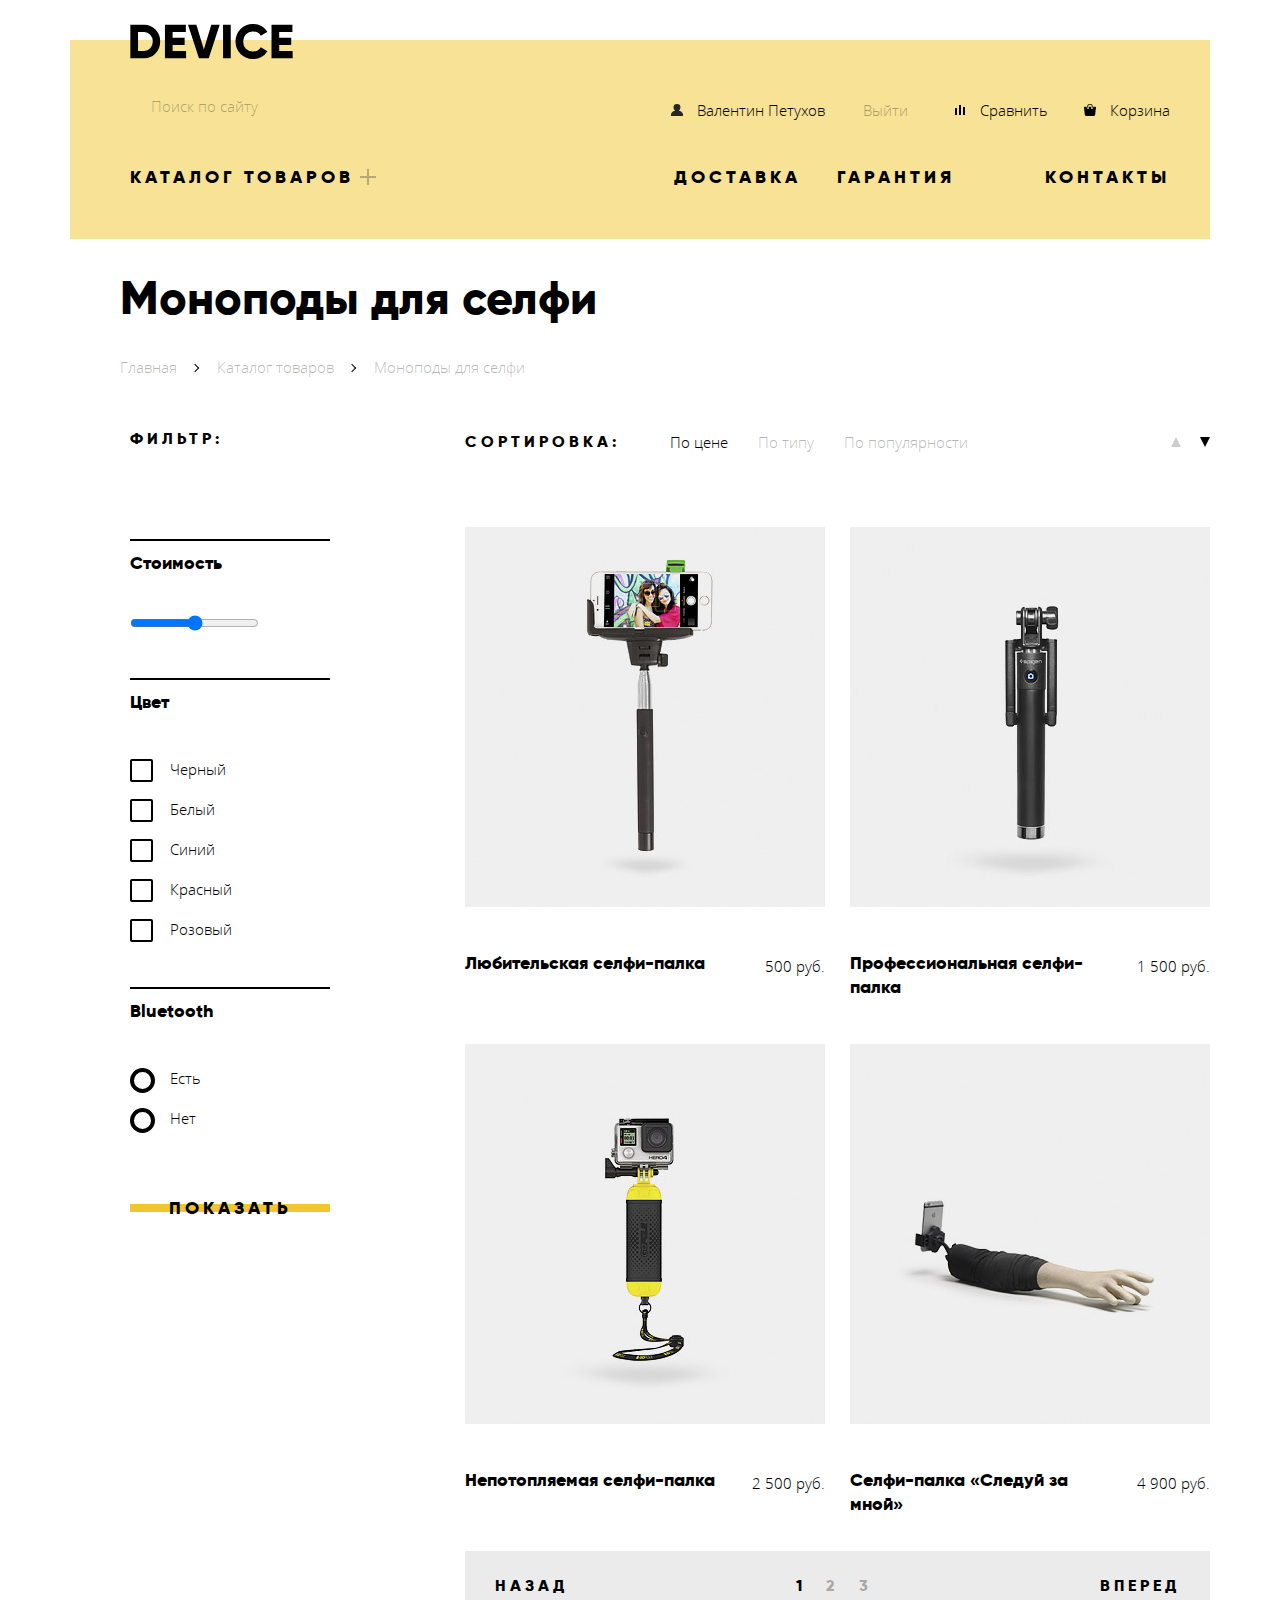
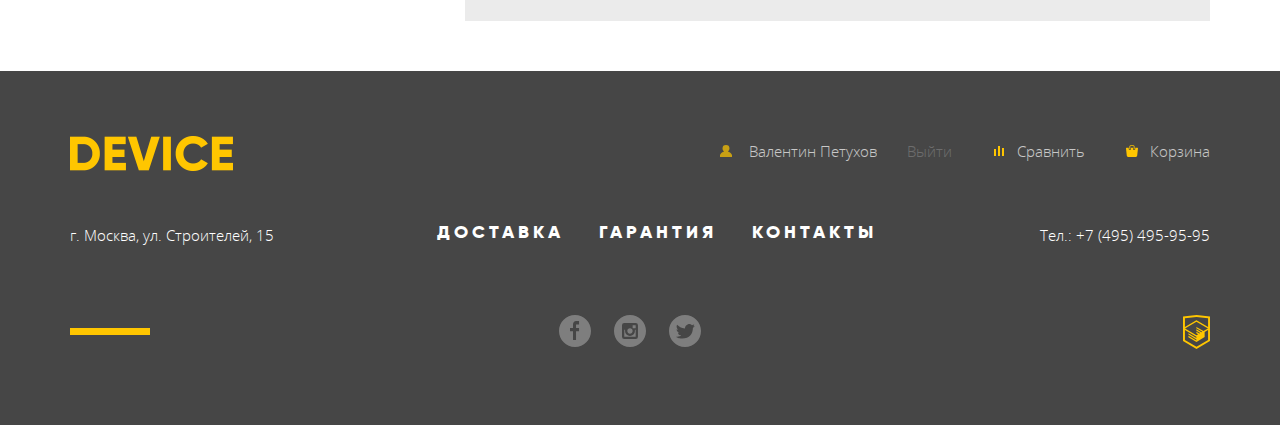
==== catalog.html @ 877c2abd "added input styles" ====
<!DOCTYPE html>
<html lang="en">
<head>
    <meta charset="UTF-8">
    <title>Девайс. Каталог товаров</title>
    <link rel="stylesheet" href="css/normalize.css">
    <link rel="stylesheet" href="css/style.css">
</head>
<body>
<header class="main-header">
    <a class="main-header-logo" href="index.html">
        <img src="img/logo-device.svg" width="163" height="35" alt="Логотип интернет-магазина гаджетов Девайс">
    </a>
    <div class="main-header-wrapper inner-header-wrapper">
        <div class="user-navigation-wrapper">
            <p class="main-header-search">
                <label class="visually-hidden" for="search">Поиск по сайту</label>
                <input type="search" class="search-input" name="search" placeholder="Поиск по сайту" id="search">
                <button class="search-button" type="button">Найти</button>
            </p>
            <div class="user-navigation-container">
                <ul class="user-navigation">
                    <li class="user-navigation-item">
                        <a class="user-navigation-link" href="#">Валентин Петухов</a>
                    </li>
                    <li class="user-navigation-item">
                        <a class="user-navigation-link" href="#">Выйти</a>
                    </li>
                </ul>
                <ul class="purchase-options">
                    <li class="purchase-options-item">
                        <a class="purchase-options-link" href="#">Сравнить</a>
                    </li>
                    <li class="purchase-options-item">
                        <a class="purchase-options-link" href="#">Корзина</a>
                    </li>
                </ul>
            </div>
        </div>
        <nav class="site-navigation">
            <ul class="navigation-list">
                <li class="navigation-item">
                    <a class="navigation-link" href="catalog.html">
                        Каталог товаров
                    </a>
                    <ul class="dropdown-list">
                        <li class="dropdown-item">
                            <ul class="dropdown-column">
                                <li class="dropdown-column-item">
                                    <a class="dropdown-link" href="#">Виртуальная реальность</a>
                                </li>
                                <li class="dropdown-column-item">
                                    <a class="dropdown-link" href="#">Моноподы для селфи</a>
                                </li>
                                <li class="dropdown-column-item">
                                    <a class="dropdown-link" href="#">Экшн-камеры</a>
                                </li>
                            </ul>
                        </li>
                        <li class="dropdown-item">
                            <ul class="dropdown-column">
                                <li class="dropdown-column-item">
                                    <a class="dropdown-link" href="#">Фитнес-браслеты</a>
                                </li>
                                <li class="dropdown-column-item">
                                    <a class="dropdown-link" href="#">Умные часы</a>
                                </li>
                            </ul>
                        </li>
                        <li class="dropdown-item">
                            <ul class="dropdown-column">
                                <li class="dropdown-column-item">
                                    <a class="dropdown-link" href="#">Квадрокоптеры</a>
                                </li>
                            </ul>
                        </li>
                    </ul>
                </li>
                <li class="navigation-item">
                    <a class="navigation-link" href="#">Доставка</a>
                </li>
                <li class="navigation-item">
                    <a class="navigation-link" href="#">Гарантия</a>
                </li>
                <li class="navigation-item">
                    <a class="navigation-link" href="#">Контакты</a>
                </li>
            </ul>
        </nav>
    </div>
</header>
  <main>
      <div class="page-navigation-wrapper container">
      <h1 class="page-title">Моноподы для селфи</h1>
      <ul class="breadcrumbs">
          <li class="breadcrumbs-item"><a class="breadcrumbs-link" href="index.html">Главная</a></li>
          <li class="breadcrumbs-item"><a class="breadcrumbs-link" href="catalog.html">Каталог товаров</a></li>
          <li class="breadcrumbs-item breadcrumbs-current">Моноподы для селфи</li>
      </ul>
      </div>
      <div class="inner-container container">
      <section class="filter">
          <form id="filter" action="https://echo.htmlacademy.ru" method="post" name="filter">
              <h2 class="filter-title">Фильтр:</h2>
              <h3 class="filter-item-title">Стоимость</h3>
                <p class="filter-item-price">
                    <input type="range" name="price" min="0" max="10000" step="100" id="price" form="filter">
                    <label class="visually-hidden" for="price">Фильтр по цене</label>
                </p>
              <h3 class="filter-item-title">Цвет</h3>
                <ul class="filter-color-list">
                    <li class="filter-color-item">
                        <input type="checkbox" name="colorBlack" form="filter" id="colorBlack" class="filter-checkbox visually-hidden">
                        <label for="colorBlack">
                            <span class="custom-checkbox"></span>
                        Черный
                        </label>
                    </li>
                    <li class="filter-color-item">
                        <input type="checkbox" name="colorWhite" form="filter" id="colorWhite" class="filter-checkbox visually-hidden">
                        <label for="colorWhite">
                            <span class="custom-checkbox"></span>
                        Белый
                        </label>
                    </li>
                    <li class="filter-color-item">
                        <input type="checkbox" name="colorBlue" form="filter" id="colorBlue" class="filter-checkbox visually-hidden">
                        <label for="colorBlue">
                            <span class="custom-checkbox"></span>
                        Синий
                        </label>
                    </li>
                    <li class="filter-color-item">
                        <input type="checkbox" name="colorRed" form="filter" id="colorRed" class="filter-checkbox visually-hidden">
                        <label for="colorRed">
                            <span class="custom-checkbox"></span>
                        Красный
                        </label>
                    </li>
                    <li class="filter-color-item">
                        <input type="checkbox" name="colorPink" form="filter" id="colorPink" class="filter-checkbox visually-hidden">
                        <label for="colorPink">
                            <span class="custom-checkbox"></span>
                        Розовый
                        </label>
                    </li>
                </ul>
              <h3 class="filter-item-title">Bluetooth</h3>
                <ul class="filter-bluetooth-list">
                    <li class="filter-bluetooth-item">
                        <input type="radio" name="bluetooth" form="filter" id="bluetooth-true" class="filter-radio visually-hidden">
                        <label for="bluetooth-true">
                            <span class="custom-radio"></span>
                        Есть
                        </label>
                    </li>
                    <li class="filter-bluetooth-item">
                        <input type="radio" name="bluetooth" form="filter" id="bluetooth-false" class="filter-radio visually-hidden">
                        <label for="bluetooth-false">
                            <span class="custom-radio"></span>
                        Нет
                        </label>
                    </li>
                </ul>
              <button class="filter-button button" type="submit">Показать</button>
          </form>
      </section>
          <div class="inner-content-wrapper">
      <section class="sort">
          <h2 class="sort-title">Сортировка:</h2>
          <ul class="sort-list">
              <li class="sort-item"><a class="sort-link sort-active" aria-label="Сортировка по цене">По цене</a></li>
              <li class="sort-item"><a class="sort-link" aria-label="Сортировка по типу">По типу</a></li>
              <li class="sort-item"><a class="sort-link" aria-label="Соритровка по популярности">По популярности</a></li>
          </ul>
          <ul class="sort-priority">
              <li class="sort-priority-item"><a class="priority-link" aria-label="Сортировка по позрастанию">
                  <span class="visually-hidden">Возрастание</span>
              </a></li>
              <li class="sort-priority-item priority-active"><a class="priority-link" aria-label="Сортировка по убыванию">
                  <span class="visually-hidden">Убывание</span>
              </a></li>
          </ul>
      </section>
      <section class="page-catalog">
          <h2 class="visually-hidden">Каталог моноподов для селфи</h2>
          <ul class="catalog-list">
              <li class="catalog-item">
                  <h3 class="catalog-item-title">Любительская селфи-палка</h3>
                  <a class="catalog-item-image">
                      <img src="img/item-1.jpg" width="360" height="380" alt="Любительская селфи-палка">
                  </a>
                  <span class="catalog-item-price">500 руб.</span>
                  <div class="catalog-item-active">
                      <a class="add-to-cart button" href="#">
                          В корзину
                      </a>
                      <a class="add-to-compare" href="#">
                          Добавить к сравнению
                      </a>
                  </div>
              </li>
              <li class="catalog-item">
                  <h3 class="catalog-item-title">Профессиональная селфи-палка</h3>
                  <a class="catalog-item-image">
                      <img src="img/item-2.jpg" width="360" height="380" alt="Профессиональная селфи-палка">
                  </a>
                  <span class="catalog-item-price">1 500 руб.</span>
                  <div class="catalog-item-active">
                      <a class="add-to-cart button" href="#">
                          В корзину
                      </a>
                      <a class="add-to-compare" href="#">
                          Добавить к сравнению
                      </a>
                  </div>
              </li>
              <li class="catalog-item">
                  <h3 class="catalog-item-title">Непотопляемая селфи-палка</h3>
                  <a class="catalog-item-image">
                      <img src="img/item-3.jpg" width="360" height="380" alt="Непотопляемая селфи-палка">
                  </a>
                  <span class="catalog-item-price">2 500 руб.</span>
                  <div class="catalog-item-active">
                      <a class="add-to-cart button" href="#">
                          В корзину
                      </a>
                      <a class="add-to-compare" href="#">
                          Добавить к сравнению
                      </a>
                  </div>
              </li>
              <li class="catalog-item">
                  <h3 class="catalog-item-title">Селфи-палка «Следуй за мной»</h3>
                  <a class="catalog-item-image">
                      <img src="img/item-4.jpg" width="360" height="380" alt="Селфи-палка «Следуй за мной»">
                  </a>
                  <span class="catalog-item-price">4 900 руб.</span>
                  <div class="catalog-item-active">
                      <a class="add-to-cart button" href="#">
                          В корзину
                      </a>
                      <a class="add-to-compare" href="#">
                          Добавить к сравнению
                      </a>
                  </div>
              </li>
          </ul>
      </section>
          <section class="pagination">
              <a class="pagination-link-prev" href="#" aria-label="Вернуться на одну страницу назад">Назад</a>
          <ul class="pagination-list">
              <li class="pagination-item">
                  <a class="pagination-link pagination-link-current" aria-label="Страница номер 1">1</a>
              </li>
              <li class="pagination-item">
                  <a class="pagination-link" href="#" aria-label="Страница номер 2">2</a>
              </li>
              <li class="pagination-item">
                  <a class="pagination-link" href="#" aria-label="Страница номер 3">3</a>
              </li>
          </ul>
                  <a class="pagination-link-next" href="#" aria-label="Перейти на одну страницу вперед">Вперед</a>
      </section>
          </div>
      </div>
  </main>
<footer class="site-footer">
    <div class="footer-wrapper container">
        <div class="footer-top-wrapper">
            <a class="site-footer-logo" href="index.html">
                <img src="img/logofooter.svg" width="163" height="35" alt="Логотип интернет-магазина гаджетов Девайс">
            </a>
            <ul class="footer-user-navigation">
                <li class="footer-user-navigation-item">
                    <a class="footer-login-link" href="#">Валентин Петухов</a>
                </li>
                <li class="footer-user-navigation-item">
                    <a class="footer-login-link" href="#">Выйти</a>
                </li>
            </ul>
            <ul class="footer-purchase-options">
                <li class="footer-purchase-options-item">
                    <a class="footer-purchase-options-link" href="#">Сравнить</a>
                </li>
                <li class="footer-purchase-options-item">
                    <a class="footer-purchase-options-link" href="#">Корзина</a>
                </li>
            </ul>
        </div>
        <div class="footer-mid-wrapper">
            <ul class="footer-navigation-list">
                <li class="footer-navigation-item">
                    <a class="footer-navigation-link" href="#">Доставка</a>
                </li>
                <li class="footer-navigation-item">
                    <a class="footer-navigation-link" href="#">Гарантия</a>
                </li>
                <li class="footer-navigation-item">
                    <a class="footer-navigation-link" href="#">Контакты</a>
                </li>
            </ul>
            <p class="footer-address">
                г. Москва, ул. Строителей, 15
            </p>
            <p class="footer-telephone">
                Тел.: +7 (495) 495-95-95
            </p>
        </div>
        <div class="footer-bottom-wrapper">
            <ul class="footer-socials">
                <li><a class="social-button" href="#" aria-label="Магазин Девайс на фейсбуке">
                    <span class="visually-hidden">Фейсбук</span>
                    <svg xmlns="http://www.w3.org/2000/svg" width="32" height="32" viewBox="0 0 32 32"><path fill="#FFF" d="M16 0C7.164 0 0 7.163 0 16s7.164 16 16 16c8.837 0 16-7.164 16-16S24.837 0 16 0zm4.062 9.455h-3.021v3.444h3.021v3.445h-3.021v8.61H14.02v-8.61H11v-3.445h3.021V9.455c0-1.902 1.353-3.445 3.021-3.445h3.021v3.445z"/></svg>
                </a></li>
                <li><a class="social-button" href="#" aria-label="Магазин Девайс в инстаграме">
                    <span class="visually-hidden">Инстаграм</span>
                    <svg xmlns="http://www.w3.org/2000/svg" width="32" height="32" viewBox="0 0 32 32"><g fill="#FFF"><path d="M20.916 16a4.938 4.938 0 1 1-9.877 0c0-.394.051-.773.138-1.14h-.897v6.838h11.396V14.86h-.897c.086.367.137.746.137 1.14z"/><path d="M15.978 18.659c1.466 0 2.659-1.193 2.659-2.659s-1.193-2.659-2.659-2.659c-1.466 0-2.659 1.193-2.659 2.659s1.192 2.659 2.659 2.659zM18.637 10.302h3.039v3.039h-3.039z"/><path d="M16 0C7.164 0 0 7.164 0 16c0 8.837 7.164 16 16 16 8.837 0 16-7.163 16-16 0-8.836-7.163-16-16-16zm7.955 21.698a2.285 2.285 0 0 1-2.279 2.279H10.279A2.285 2.285 0 0 1 8 21.698V10.302a2.286 2.286 0 0 1 2.279-2.279h11.396a2.286 2.286 0 0 1 2.279 2.279v11.396z"/></g></svg>
                </a></li>
                <li><a class="social-button" href="#" aria-label="Магазин Девайс в твиттере">
                    <span class="visually-hidden">Твиттер</span>
                    <svg xmlns="http://www.w3.org/2000/svg" width="32" height="32" viewBox="0 0 32 32"><path fill="#FFF" d="M16 0C7.164 0 0 7.164 0 16c0 8.837 7.164 16 16 16 8.837 0 16-7.163 16-16 0-8.836-7.163-16-16-16zm7.944 12.809c-.251 6.516-3.463 10.832-10.992 10.702h-.486c-.447 0-4.543-.443-5.344-1.823 2.479.19 4.247-.406 5.12-1.136-1.048-.289-2.923-.461-3.251-2.848.384.104.618.221 1.299.113-1.307-.824-2.758-1.519-2.679-3.643.311.317 1.164.518 1.46.457-.768-.233-2.149-3.244-.974-4.781 1.984 1.79 4.075 3.482 7.804 3.643.227-2.214 1.24-3.699 3.168-4.325 1.84-.479 3.255.26 3.901 1.138.737-.224 1.453-.466 2.193-.685-.004.833-.569 1.463-.935 1.709.747.165 1.423-.475 1.423-.475-.184.963-1.094 1.725-1.707 1.954z"/></svg>
                </a></li>
            </ul>
            <a class="footer-copyright" href="https://htmlacademy.ru/intensive/htmlcss">
                <img src="img/logo-html.svg" width="27" height="34" alt="Htmlacademy">
            </a>
        </div>
    </div>
</footer>
</body>
</html>
---- css/style.css ----
@font-face {
    font-family: "Open Sans";
    src: url("../fonts/opensans.woff2") format('woff2'),
         url("../fonts/opensans.woff") format('woff');
    font-weight: 400;
    font-style: normal;
}

@font-face {
      font-family: "Open Sans";
      src: url("../fonts/opensanslight.woff2") format('woff2'),
      url("../fonts/opensanslight.woff") format('woff');
      font-weight: 300;
      font-style: normal;
}

@font-face {
    font-family: "Gilroy";
    src: url("../fonts/gilroyextrabold.woff2") format('woff2'),
    url("../fonts/gilroyextrabold.woff") format('woff');
    font-weight: 800;
    font-style: normal;
}

@font-face {
    font-family: "Gilroy";
    src: url("../fonts/gilroylight.woff2") format('woff2'),
    url("../fonts/gilroylight.woff") format('woff');
    font-weight: 300;
    font-style: normal;
}

*, *::after, *::before {
    box-sizing: inherit;
}


body {
    box-sizing: border-box;
    padding: 0;
    margin: 0;

    font-family: "Open Sans", "Arial", sans-serif;
    font-weight: 300;
    font-style: normal;
    font-size: 15px;
    line-height: 30px;

    background-color: #ffffff;
}

a {
    text-decoration: none;
}

img {
    max-width: 100%;
    height: auto;
}

.visually-hidden {
    position: absolute;
    clip: rect(0 0 0 0);
    width: 1px;
    height: 1px;
    margin: -1px;
}

.main-header {
    width: 1160px;
    margin: 0 auto;
    padding: 0 10px;
    position: relative;
}

.main-header-logo {
    position: absolute;
    top: -16px;
    left: 70px;
}

.main-header-logo:hover,
.main-header-logo:focus {
    opacity: 0.6;
}

.main-header-logo:active {
    opacity: 0.3;
}

.main-header-wrapper {
    display: flex;
    flex-direction: column;
    margin-top: 40px;
    padding: 45px 60px 165px 60px;

    background-color: #f7e296;
}

.inner-header-wrapper {
    padding-bottom: 50px;
    margin-bottom: 35px;
}

.user-navigation-wrapper {
    display: flex;
    justify-content: space-between;
    width: 1040px;
    align-items: center;
    margin-bottom: 30px;
}

.main-header-search {
    display: flex;
    align-items: center;
    margin: 0;

    width: 440px;
}

.main-header-search input[type="search"] {
    display: block;
    padding: 5px 0 14px 21px;

    width: 355px;

    font: inherit;

    border: none;
    background-color: #f7e296;
}

.main-header-search input[type="search"]::placeholder {
    color: rgba(0, 0, 0, 0.3);
}

.main-header-search input[type="search"]:hover::placeholder {
    color: rgba(0, 0, 0, 0.6);
}

.main-header-search input[type="search"]:focus::placeholder {
    color: rgba(0, 0, 0, 1);
}

input[type="search"].search-input:focus {
    padding-bottom: 12px;

    color: rgba(0, 0, 0, 1);

    border-bottom: 2px solid #000000;
}

.search-button {
    position: relative;
    opacity: 0;
    padding: 8px 19px;

    font: inherit;

    text-align: center;
    color: rgba(0, 0, 0, 1);
    vertical-align: middle;

    background-color: #f7e296;
    border: 2px solid #000000;
}

.search-button:hover,
.search-button:focus {
    color: #ffffff;
    opacity: 1;

    background-color: #000000;
}

.search-button:active {
    color: rgba(255, 255, 255, 0.3);
    background-color: #000000;
}

input[type="search"]:focus+.search-button {
    opacity: 1;
}

.user-navigation-container {
    display: flex;
    width: 500px;
}

.user-navigation {
    display: flex;

    list-style: none;
    margin: 0 auto 0 0;
    padding: 0;
}

.user-navigation-item {
    position: relative;
}

.user-navigation-link {
    display: block;

    padding-left: 27px;
    padding-right: 11px;

    color: rgba(0, 0, 0, 1);
}

.user-navigation-item:nth-child(1) .user-navigation-link::before {
    content: "";

    position: absolute;
    top: 9px;
    left: 1px;

    width: 12px;
    height: 12px;

    background: url("../img/header-user.svg") center no-repeat;
}

.user-navigation-item:hover,
.user-navigation-item:focus {
    opacity: 0.6;
}

.user-navigation-item:active {
    opacity: 0.3;
}

.user-navigation-item:nth-child(2) {
    opacity: 0.3;
}

.user-navigation-item:nth-child(2):hover,
.user-navigation-item:nth-child(2):focus {
    opacity: 1;
}

.user-navigation-item:nth-child(2):active {
    opacity: 0.6;
}

.purchase-options {
    display: flex;
    align-items: center;

    list-style: none;
    margin: 0 0 0 auto;
    padding: 0;
}

.purchase-options-item {
    position: relative;
}

.purchase-options-link {
    display: block;

    padding-left: 27px;

    color: rgba(0, 0, 0, 1);
}

.purchase-options-item:nth-child(1) {
    margin-right: 35px;
}

.purchase-options-item:hover,
.purchase-options-item:focus {
    opacity: 0.6;
}

.purchase-options-item:active {
    opacity: 0.3;
}

.purchase-options-item:nth-child(1) .purchase-options-link::before {
    content: "";

    position: absolute;
    top: 9px;
    left: 1px;

    width: 12px;
    height: 12px;

    background: url("../img/header-compare.svg") center no-repeat;
}

.purchase-options-item:nth-child(2) .purchase-options-link::before {
    content: "";

    position: absolute;
    top: 9px;
    left: 1px;

    width: 12px;
    height: 12px;

    background: url("../img/header-cart.svg") center no-repeat;
}

.site-navigation {
    width: 1040px;
}

.navigation-list {
    display: flex;
    align-items: flex-start;

    list-style: none;
    margin: 0;
    padding: 0;
}

.navigation-item:nth-child(1) {
    position: relative;
}

.navigation-item:nth-child(1)::before {
    content: "";

    position: absolute;
    top: 11px;
    left: 230px;

    width: 16px;
    height: 2px;

    background-color: #b8a974;
}

.navigation-item:nth-child(1)::after {
    content: "";

    position: absolute;
    top: 4px;
    left: 237px;

    width: 2px;
    height: 16px;

    background-color: #b8a974;
}

.navigation-link {
    display: block;

    font-family: "Gilroy", "Arial", sans-serif ;
    font-weight: 800;
    font-size: 18px;
    letter-spacing: 4px;
    line-height: 24px;
    color: rgba(0, 0, 0, 1);
    text-transform: uppercase;
}

.navigation-item:nth-child(1) .navigation-link {
    padding-right: 40px;
}

.navigation-item:nth-child(1) {
    margin-right: 280px;
}

.navigation-item:nth-child(2) {
    margin-right: 36px;
}

.navigation-item:nth-child(4) {
    margin-left: auto;
}

.navigation-link:hover,
.navigation-link:focus {
    color: rgba(0, 0, 0, 0.6);
}

.navigation-link:active {
    color: rgba(0, 0, 0, 0.3);
}

.dropdown-list {
    position: absolute;
    z-index: 20;
    width: 1140px;
    left: -60px;

    display: none;
    justify-content: flex-start;

    list-style: none;
    margin: 0;
    padding: 30px 0 30px 60px;

    background-color: #f7e296;
}

.dropdown-column {
    display: flex;
    flex-direction: column;
    align-items: flex-start;

    width: 200px;

    list-style: none;
    margin: 0;
    padding: 0;
}

.dropdown-link {
    line-height: 36px;
    color: rgba(0, 0, 0, 1);
}

.dropdown-link:hover,
.dropdown-link:focus {
    color: rgba(0, 0, 0, 0.6);
}

.dropdown-link:active {
    color: rgba(0, 0, 0, 0.3);
}

.navigation-item:nth-child(1):hover .dropdown-list,
.navigation-item:nth-child(1):focus .dropdown-list {
    display: flex;
}

.container {
    width: 1160px;
    margin: 0 auto;
    padding: 0 10px;
}

.slider-item:nth-child(2) {
    display: none;
}

.slider-item:nth-child(3) {
    display: none;
}

.promo-slider {
    position: relative;
    padding-bottom: 480px;
}

.slider-list {
    position: absolute;
    top: -130px;

    list-style: none;
    margin: 0 auto;
    padding: 0;
}

.slider-wrapper {
    margin-top: 85px;
    margin-left: 125px;
}

.slider-item {
    display:  flex;
    padding: 0 0 0 80px;
}

.slider-item-slogan {
    font-family: "Gilroy", "Arial", sans-serif;
    font-size: 47px;
    line-height: 56px;
    font-weight: 800;

    margin: 0;
}

.slider-item-text {
    margin: 28px 0 55px 0;

    color: #464646;
}

.slider-item-more {
    display: block;
    width: 220px;

    text-align: center;
}

.button {
    position: relative;
    padding: 8px 0;

    font-family: "Gilroy", "Arial", sans-serif;
    font-size: 18px;
    line-height: 24px;
    font-weight: 800;
    text-transform: uppercase;
    letter-spacing: 4px;
    color: rgba(0, 0, 0, 1);
}

.button::before {
    position: absolute;
    top: 16px;
    right: 0;
    z-index: -10;

    content: '';
    width: 100%;
    height: 8px;

    background-color: #f0c52e;
}

.button:hover,
.button:focus {
    background-color: #f0c52e;
}

.button:active {
    color: rgba(0, 0, 0, 0.3);
}

.slider-item-benefits {
    margin-top: 30px;
}

.slider-item-benefits tbody{
    display: flex;
    flex-direction: column-reverse;
}

.benefits-title {
    font-size: 13px;
    line-height: 20px;
    color: #464646;
}

.slider-item-benefits tr {
    display: flex;
}

.benefits-title th {
    margin-right: 80px;
    padding: 0;

    font-weight: 300;
}

.benefits-value {
    margin-bottom: 14px;

    font-family: "Gilroy", "Arial", sans-serif;
    font-size: 36px;
    line-height: 48px;
    font-weight: 300;
}

.benefits-value td {
    padding: 0;
    margin-right: 77px;
}

.benefits-value td:nth-last-child(1) {
    margin-right: 0;
}

.slider-item-count {
    position: absolute;
    right: 60px;
    top: -8px;

    font-family: "Gilroy", "Arial", sans-serif;
    font-size: 179px;
    line-height: 179px;
    font-weight: 800;
    color: #ffffff;
}

.slider-counter {
    position: absolute;
    display: flex;
    bottom: 245px;
    right: 100px;

    list-style: none;
    padding: 0;
    margin: 0;
}

.counter-item {
    margin-right: 21px;
}

.counter-item:nth-last-child(1) {
    margin: 0
}

.counter-btn {
    position: relative;

    font-size: 0;
    width: 12px;
    height: 12px;
    padding: 0;

    border: 1px solid #000000;
    border-radius: 6px;


    cursor: pointer;
    background-color: #ffffff;
}

.counter-btn-active {
    outline: none;
}

.counter-btn-active::before {
    position: absolute;
    content: '';
    bottom: 2px;
    right: 2px;

    font-size: 0;
    width: 6px;
    height: 6px;
    padding: 0;

    border: 1px solid #000000;
    border-radius: 3px;

    background-color: #ffffff;
}

.main-categories {
    margin-bottom: 80px;
}

.main-categories-list {
    display: flex;
    justify-content: space-between;

    list-style: none;
    margin: 0;
    padding: 0;
}

.main-categories-item {
    width: 160px;
}

.main-categories-title {
    margin: 0;
}

.main-categories-link {
    display: block;
    position: relative;
    padding-top: 190px;

    font-family: "Gilroy", "Arial", sans-serif;
    font-size: 18px;
    line-height: 24px;
    color: #000000;
}

.main-categories-item:nth-child(1) .main-categories-link::before {
     content: "";
     top: 0;

     position: absolute;

     width: 160px;
     height: 160px;
     background:
             url("../img/popular-1.svg") center no-repeat,
             #f7e296;
 }

.main-categories-item:nth-child(2) .main-categories-link::before {
    content: "";
    top: 0;

    position: absolute;

    width: 160px;
    height: 160px;
    background:
            url("../img/popular-2.svg") center no-repeat,
            #f7e296;
}

.main-categories-item:nth-child(3) .main-categories-link::before {
    content: "";
    top: 0;

    position: absolute;

    width: 160px;
    height: 160px;
    background:
            url("../img/popular-3.svg") center no-repeat,
            #f7e296;
}

.main-categories-item:nth-child(4) .main-categories-link::before {
    content: "";
    top: 0;

    position: absolute;

    width: 160px;
    height: 160px;
    background:
            url("../img/popular-4.svg") center no-repeat,
            #f7e296;
}

.main-categories-item:nth-child(5) .main-categories-link::before {
    content: "";
    top: 0;

    position: absolute;

    width: 160px;
    height: 160px;
    background:
            url("../img/popular-5.svg") center no-repeat,
            #f7e296;
}

.main-categories-item:nth-child(6) .main-categories-link::before {
    content: "";
    top: 0;

    position: absolute;

    width: 160px;
    height: 160px;
    background:
            url("../img/popular-6.svg") center no-repeat,
            #f7e296;
}

.main-categories-item .main-categories-link:hover::before,
.main-categories-item .main-categories-link:focus::before {
    background-color: #f0c52e;
}

.main-categories-link:active {
    opacity: 0.3;
}

.main-categories-item .main-categories-link:active::before {
    opacity: 0.3;
    background-color: #f0c52e;
}

.main-services {
    position: relative;
    margin-bottom: 190px;
}

.main-services .container {
    display: flex;
}

.main-services::after {
    content: "";

    position: absolute;
    top: 100px;

    margin: 0 auto;
    width: 100%;
    height: 290px;
    z-index: -20;

    background-color: #e5e5e5;

}

.main-services-list {
    list-style: none;
    margin: 0;
    padding: 80px 117px 80px 0;

    border-right: 7px solid #000000;
}

.main-services-item:nth-child(1),
.main-services-item:nth-child(2) {
    margin-bottom: 30px;
}

.main-services-link {
    width: 160px;

    background: none;
    border: none;
}

.main-services-link:active {
    color: #f7e296;

    background-color: #000000;
}

.main-services-link:active::after {
    content: "";
    top: 0;
    right: -120px;

    position: absolute;
    width: 120px;
    height: 40px;

    background-color: #000000;
}

.services-description-item:nth-child(2),
.services-description-item:nth-child(3) {
    display: none;
}

.services-description {
    list-style: none;
    margin: 0;
    padding: 0;
}

.services-description-item {
    position: relative;

    display: flex;
    flex-direction: column;

    padding: 80px 320px 80px 116px;
}

.services-title {
    margin: 0 0 35px 0;

    font-family: "Gilroy", "Arial", sans-serif;
    font-size: 47px;
    line-height: 48px;
    font-weight: 800;
}

.services-text {
    margin: 0;
}

.services-description-item::after {
    content: "";

    display: block;
    position: absolute;
    top: 0;
    right: -300px;

    width: 100%;
    height: 100%;
}

.services-description-item:nth-child(1)::after {
    background: url("../img/delivery.svg") center no-repeat;
}

.services-description-item:nth-child(2)::after {
    background: url("../img/warranty.svg") center no-repeat;
}

.services-description-item:nth-child(3)::after {
    background: url("../img/credit.svg") center no-repeat;
}

.main-partners {
    margin-bottom: 140px;
}

.main-partners-list {
    display: flex;

    list-style: none;
    margin: 0;
    padding: 0;
}

.main-partners-link {
    display: block;

    width: 260px;
    height: 100px;
}

.main-partners-item:nth-child(1) .main-partners-link {
    background: url("../img/grey-logo-1.png") center no-repeat;
}

.main-partners-item:nth-child(2) .main-partners-link {
    background: url("../img/grey-logo-2.png") center no-repeat;
}

.main-partners-item:nth-child(3) .main-partners-link {
    background: url("../img/grey-logo-3.png") center no-repeat;
}

.main-partners-item:nth-child(4) .main-partners-link {
    background: url("../img/grey-logo-4.png") center no-repeat;
}

.main-partners-link img {
    opacity: 0;
}
.main-partners-link:hover img{
    opacity: 1;
}

.info-wrapper {
    display: flex;
    justify-content: space-between;
}

.main-info {
    position: relative;
    width: 500px;
}

.main-contacts {
    position: relative;
    width: 560px;
}


.main-info::before,
.main-contacts::before {
    content: "";

    position: absolute;
    top: -50px;

    width: 80px;
    height: 7px;
    background-color: #000000;
}
.title {
    margin: 0;

    font-family: "Gilroy", "Arial", sans-serif;
    font-size: 47px;
    line-height: 48px;
    font-weight: 800;
}

.main-info-title,
.main-contacts-title {
    margin-bottom: 50px;
}

.main-info-text,
.main-info-delivery,
.main-contacts-text {
    margin: 0;
}

.main-info-text {
    margin-bottom: 35px;
}

.main-info-delivery {
    margin-bottom: 65px;
}

.main-contacts-text {
    margin-bottom: 40px;
}

.main-info-list {
    list-style: none;
    margin: 0 0 60px 0;
    padding: 0 0 0 35px;
}

.main-info-item {
    position: relative;

    font-family: "Gilroy", "Arial", sans-serif;
    font-size: 16px;
    line-height: 40px;
    font-weight: 800;
}

.main-info-item::before {
    content: "";

    position: absolute;
    top: 15px;
    left: -34px;

    width: 8px;
    height: 8px;
    border: 1px solid #d8d8d8;
    border-radius: 4px;
}

.main-info-link {
    display: block;
    width: 260px;

    text-align: center;
}

.main-contacts-map {
    display: block;
    margin-bottom: 60px;
}

.main-contacts-link {
    display: block;
    width: 260px;

    text-align: center;

    cursor: pointer;
}

.site-footer {
    width: 100%;

    margin-top: 50px;
    padding-bottom: 67px;
    background-color: #464646;
}

.footer-wrapper {
    display: flex;
    flex-direction: column;

    padding-top: 65px;
}

.footer-top-wrapper,
.footer-mid-wrapper,
.footer-bottom-wrapper {
    display: flex;
}

.footer-top-wrapper {
    margin-bottom: 40px;
}

.site-footer-logo {
    margin-right: auto;
}

.site-footer-logo:hover,
.site-footer-logo:focus {
    opacity: 0.6;
}

.site-footer-logo:active {
    opacity: 0.3;
}

.footer-user-navigation {
    display: flex;

    list-style: none;
    margin: 0 40px 0 0;
    padding: 0;
}

.footer-purchase-options {
    display: flex;

    list-style: none;
    margin: 0;
    padding: 0;
}

.footer-user-navigation-item {
    position: relative;
}

.footer-user-navigation-item:hover,
.footer-user-navigation-item:focus {
    opacity: 0.6;
}

.footer-user-navigation-item:active {
    opacity: 0.3;
}

.footer-purchase-options-item {
    position: relative;
}

.footer-user-navigation-item:nth-child(2) {
    opacity: 0.3;
}

.footer-user-navigation-item:nth-child(2):hover,
.footer-user-navigation-item:nth-child(2):focus {
    opacity: 1;
}

.footer-user-navigation-item:nth-child(2):active {
    opacity: 0.6;
}

.footer-purchase-options-item:hover,
.footer-purchase-options-item:focus {
    opacity: 0.6;
}

.footer-purchase-options-item:active {
    opacity: 0.3;
}

.footer-login-link {
    display: block;

    padding-left: 30px;
}

.footer-user-navigation-item:first-child .footer-login-link::before {
    content: "";

    position: absolute;
    top: 9px;
    left: 1px;

    width: 12px;
    height: 12px;

    background: url("../img/footer-user.svg") center no-repeat;
}

.footer-purchase-options-item:nth-child(1) {
    margin-right: 40px;
}

.footer-purchase-options-item:nth-child(1)::before {
    content: "";

    position: absolute;
    top: 9px;
    left: 1px;

    width: 12px;
    height: 12px;

    background: url("../img/footer-compare.svg") center no-repeat;
}

.footer-purchase-options-item:nth-child(2)::before {
    content: "";

    position: absolute;
    top: 9px;
    left: 1px;

    width: 12px;
    height: 12px;

    background: url("../img/footer-cart.svg") center no-repeat;
}

.footer-login-link,
.footer-purchase-options-link {
    color: #ffffff;
    opacity: 0.7;
}

.footer-purchase-options-link {
    display: block;

    padding-left: 25px;
}

.footer-mid-wrapper {
    justify-content: space-between;

    margin-bottom: 65px;
}

.footer-navigation-list {
    display: flex;
    order: 2;
    justify-content: space-between;

    width: 440px;

    list-style: none;
    margin: 0;
    padding: 0;
}

.footer-navigation-link:hover,
.footer-navigation-link:focus {
    color: rgba(255, 255, 255, 0.6);
}

.footer-navigation-link:active {
    color: rgba(255, 255, 255, 0.3);
}

.footer-navigation-link {
    display: block;

    font-family: "Gilroy", "Arial", sans-serif ;
    font-weight: 800;
    font-size: 18px;
    letter-spacing: 4px;
    line-height: 24px;
    color: rgba(255, 255, 255, 1);
    text-transform: uppercase;
}



.footer-address {
    order: 1;

    margin: 0;

    color: #ffffff;
}

.footer-telephone {
    order: 3;

    margin: 0;

    color: #ffffff;
}

.footer-bottom-wrapper {
    position: relative;

    align-self: flex-end;
    justify-content: space-between;

    width: 660px;
}

.footer-bottom-wrapper::before {
    content: "";

    position: absolute;
    top: 13px;
    left: -480px;

    width: 80px;
    height: 7px;

    background-color: #ffc600;
}

.footer-socials {
    display: flex;
    justify-content: space-between;

    width: 160px;

    list-style: none;
    margin: 0;
    padding: 0 9px;
}

.social-button {
    display: block;

    opacity: 0.3;
}

.social-button:hover,
.social-button:focus {
    opacity: 0.6;
}

.social-button:active {
    opacity: 0.1;
}

.footer-copyright:hover,
.footer-copyright:focus {
    opacity: 0.6;
}

.footer-copyright:active {
    opacity: 0.3;
}

.modal {
    display: flex;
    flex-direction: column;

    z-index: 100;

    position: fixed;
    top: 50%;
    left: 50%;
    transform: translate(-50%, -50%);
    width: 960px;

    box-shadow: 0 10px 20px 20px rgba(0, 0, 0, 0.2);
}

.modal-letter {
    padding: 90px 100px 100px 80px;

    background-color: #ffffff;
}

.modal-letter-list {
    display: flex;
    flex-wrap: wrap;
    justify-content: space-between;

    list-style: none;
    margin: 0;
    padding: 0;
}

.modal-letter-item {
    display: flex;
    flex-direction: column;
    margin-bottom: 35px;
}

.modal-letter-item:nth-last-child(1) {
    margin-bottom: 40px;
}

.modal-letter-item label {
    margin-bottom: 10px;

    font-family: "Gilroy", "Arial", sans-serif;
    font-size: 18px;
    line-height: 24px;
    font-weight: 800;
}

.modal-cover-letter {
    flex-grow: 1;
}

.modal-name,
.modal-email {
    width: 360px;

    padding: 13px 20px 13px 20px;

    border:none;
    background-color: #f2f2f2;
}

.modal-cover-letter {
    width: 100%;
    resize: none;

    padding: 13px 20px 13px 20px;

    border:none;
    background-color: #f2f2f2;
}

.modal-letter-button {
    position: relative;
    display: block;
    z-index: 0;

    width: 200px;

    border: none;
    background: none;
}

.modal-close-button {
    position: absolute;
    top: 22px;
    right: 22px;

    width: 55px;
    height: 55px;

    border: none;
    border-radius: 25px;
    background-color: #f0c52e;
    opacity: 0.5;
}

.modal-close-button::before {
    content: "";

    position: absolute;
    top: 50%;
    right: 50%;
    margin-right: -15px;
    transform: rotate(45deg);

    width: 30px;
    height: 2px;

    background: #ffffff;
}

.modal-close-button::after {
    content: "";

    position: absolute;
    top: 50%;
    right: 50%;
    margin-right: -15px;
    transform: rotate(-45deg);

    width: 30px;
    height: 2px;

    background: #ffffff;
}

.modal-close-button:hover,
.modal-close-button:focus {
    opacity: 1;
}

.modal-close-button:active {
    opacity: 0.3;
}

.modal-map {
    margin: 0;
}

.modal-overlay {
    z-index: 90;

    position: fixed;
    top: 0;
    left: 0;
    width: 100%;
    height: 100%;

    background-color: #000000;
    opacity: 0.2;
}

.modal-close {
    display: none;
}

.page-navigation-wrapper {
    padding: 0 60px;
    margin-bottom: 45px;
}

.page-title {
    margin: 0 0 30px 0;

    font-family: "Gilroy", "Arial", sans-serif;
    font-size: 47px;
    line-height: 48px;
    font-weight: 800;
}

.breadcrumbs {
    display: flex;

    list-style: none;
    margin: 0;
    padding: 0;
}

.breadcrumbs-item:not(:last-child) {
    position: relative;

    margin-right: 40px;
}

.breadcrumbs-item::before {
    content: "";

    position: absolute;
    top: 13px;
    right: -21px;
    transform: rotate(45deg);

    width: 6px;
    height: 6px;

    border-right: 1px solid #000000;
    border-top: 1px solid #000000;
}

.breadcrumbs-link,
.breadcrumbs-current{
    color: rgba(0, 0, 0, 0.3);
}

.breadcrumbs-link:hover,
.breadcrumbs-link:focus {
    color: rgba(0, 0, 0, 0.6);
}

.breadcrumbs-link:active {
    color: rgba(0, 0, 0, 0.1);
}

.inner-container {
    display: flex;
}

.filter {
    width: 328px;

    padding-left: 60px;
}

.inner-content-wrapper {
    padding-left: 72px;

    width: 832px;
}

.filter-title {
    margin: 0 50px 100px 0;

    font-family: "Gilroy", "Arial", sans-serif;
    font-size: 16px;
    line-height: 24px;
    font-weight: 800;
    letter-spacing: 4px;
    text-transform: uppercase;
}

.filter-item-title {
    position: relative;

    margin: 0 0 35px 0;

    font-family: "Gilroy", "Arial", sans-serif;
    font-size: 18px;
    line-height: 24px;
    font-weight: 800;
}

.filter-item-title::before {
    content: "";

    position: absolute;
    top: -12px;
    left: 0;

    width: 200px;
    height: 2px;

    background-color: #000000;
}

.filter-item-price {
    margin: 0 0 50px 0;
}

.filter-color-list {
    list-style: none;
    margin: 0 0 50px 0;
    padding: 0;
}

.filter-color-item label {
    position: relative;
    padding-left: 40px;

    cursor: pointer;
    line-height: 40px;
}

.custom-checkbox {
    position: absolute;
    top: 0;
    left: 0;

    width: 23px;
    height: 23px;

    border: 2px solid #000000;
    border-radius: 2px;
    background-color: transparent;
}

.filter-checkbox:checked + label .custom-checkbox::before {
    content: "";

    position: absolute;
    top: 4px;
    left: 6px;
    z-index: 2;

    transform: rotate(-45deg);
    width: 4px;
    height: 12px;

    background-color: #000000;
}

.filter-checkbox:checked + label .custom-checkbox::after {
    content: "";
    box-sizing: content-box;

    position: absolute;
    top: -4px;
    right: -1px;
    z-index: 1;

    transform: rotate(45deg);
    width: 4px;
    height: 20px;

    border: 1px solid #ffffff;
    background-color: #000000;
}

.filter-checkbox:disabled + label {
    opacity: 0.25;
}

.filter-checkbox:hover + label .custom-checkbox{
    opacity: 0.6;
}

.filter-checkbox:active + label {
    opacity: 1;
}

.filter-bluetooth-list {
    list-style: none;
    margin: 0 0 50px 0;
    padding: 0;
}

.filter-bluetooth-item label {
    position: relative;

    padding-left: 40px;

    line-height: 40px;
}

.custom-radio {
    position: absolute;
    top: 0;
    left: 0;

    width: 25px;
    height: 25px;

    border: 4px solid #000000;
    border-radius: 25px;
    background-color: transparent;
}

.filter-radio:checked + label .custom-radio::before {
    content: "";

    position: absolute;
    top: 4px;
    left: 4px;

    width: 9px;
    height: 9px;

    border-radius: 9px;
    background-color: #000000;
}

.filter-radio:disabled + label {
    opacity: 0.25;
}

.filter-radio:hover + label {
    opacity: 0.6;
}


.filter-button {
    position: relative;
    display: block;
    z-index: 0;

    width: 200px;

    border: none;
    background: none;
}

.sort {
    display: flex;
    align-items: center;

    margin-bottom: 70px;
}

.sort-title {
    margin: 0 50px 0 0;

    font-family: "Gilroy", "Arial", sans-serif;
    font-size: 16px;
    line-height: 24px;
    font-weight: 800;
    letter-spacing: 4px;
    text-transform: uppercase;
}

.sort-list {
    display: flex;

    list-style: none;
    margin: 0;
    padding: 0;
}

.sort-item:not(:nth-last-child(1)) {
    margin-right: 30px;
}

.sort-link {
    color: rgba(0, 0, 0, 0.3);

    cursor: pointer;
}

.sort-active {
    color: rgba(0, 0, 0, 1);
}

.sort-link:hover,
.sort-link:focus {
    color: rgba(0, 0, 0, 0.6);
}

.sort-link:active {
    color: rgba(0, 0, 0, 1);
}

.sort-priority {
    display: flex;

    list-style: none;
    margin: 0 0 0 auto;
    padding: 0;
}

.sort-priority-item {
    opacity: 0.2;
}

.sort-priority-item:nth-child(1) {
    margin-right: 19px;
}

.sort-priority-item:nth-child(1) .priority-link {
    display: block;
    width: 0;
    height: 0;

    cursor: pointer;

    border-left: 5px solid transparent;
    border-right: 5px solid transparent;
    border-bottom: 10px solid #000000;
}

.sort-priority-item:nth-child(2) .priority-link {
    display: block;
    width: 0;
    height: 0;

    cursor: pointer;

    border-left: 5px solid transparent;
    border-right: 5px solid transparent;
    border-top: 10px solid #000000;
}

.priority-active {
    opacity: 1;
}

.catalog-list {
    display: flex;
    flex-wrap: wrap;
    justify-content: space-between;

    list-style: none;
    margin: 0;
    padding: 0;
}

.catalog-item {
    position: relative;

    display: flex;
    flex-wrap: wrap;
    align-content: flex-start;

    margin-bottom: 45px;
    width: 360px;
}

.catalog-item:nth-last-child(1),
.catalog-item:nth-last-child(2) {
    margin-bottom: 35px;
}
.catalog-item-title {
    order: 2;

    max-width: 260px;
    margin: 0;

    font-family: "Gilroy", "Arial", sans-serif;
    font-size: 18px;
    line-height: 24px;
    font-weight: 800;
}

.catalog-item-image {
    display: block;
    position: relative;

    order: 1;
    flex-grow: 1;

    margin-bottom: 35px;

    cursor: pointer;
}

.catalog-item-price {
    order: 3;

    margin-left: auto;
}

.catalog-item-active {
    display: none;
    flex-direction: column;
    align-items: center;


    width: 100%;
    height: 380px;
    position: absolute;
    top: 0;
    left: 0;

    background-color: rgba(238, 238, 238, 0.7);
}

.add-to-cart {
    position: relative;
    display: block;
    z-index: 0;
    margin-top: 170px;
    margin-bottom: 20px;

    width: 200px;
    text-align: center;
    cursor: pointer;
    border: none;
    background: none;
}

.add-to-compare {
    font: inherit;
    opacity: 0.5;

    color: #000000;
    cursor: pointer;
    border: none;
    background: none;
}

.add-to-compare:hover,
.add-to-compare:focus {
    opacity: 1;
}

.add-to-compare:active {
    opacity: 0.2;
}

.catalog-item:hover .catalog-item-active,
.catalog-item:focus .catalog-item-active {
    display: flex;
}

.pagination {
    display: flex;
    align-items: center;

    background-color: rgba(0, 0, 0, 0.08);
}

.pagination-list {
    display: flex;
    align-items: center;

    list-style: none;
    margin: 0;
    padding: 0;

}

.pagination-link-prev {
    padding: 23px 30px;
    margin-right: auto;

    font-family: "Gilroy", "Arial", sans-serif;
    font-size: 16px;
    line-height: 24px;
    font-weight: 800;
    letter-spacing: 4px;
    text-transform: uppercase;
    color: rgba(0, 0, 0, 1);
}

.pagination-link-next {
    padding: 23px 30px;
    margin-left: auto;

    font-family: "Gilroy", "Arial", sans-serif;
    font-size: 16px;
    line-height: 24px;
    font-weight: 800;
    letter-spacing: 4px;
    text-transform: uppercase;
    color: rgba(0, 0, 0, 1);
}

.pagination-link-prev:hover,
.pagination-link-prev:focus,
.pagination-link-next:hover,
.pagination-link-next:focus {
    background-color: rgba(0, 0, 0, 0.08);
}

.pagination-link-prev:active,
.pagination-link-next:active {
    color: rgba(0, 0, 0, 0.3);
    background-color: rgba(0, 0, 0, 0.08);
}

.pagination-item {
    margin-right: 20px;
}

.pagination-item:last-child {
    margin-right: 0;
}

.pagination-link {
    display: block;

    font-family: "Gilroy", "Arial", sans-serif;
    font-size: 16px;
    line-height: 24px;
    font-weight: 800;
    letter-spacing: 4px;
    text-transform: uppercase;
    color: rgba(0, 0, 0, 0.3);
}

.pagination-link-current {
    color: rgba(0, 0, 0, 1);
}
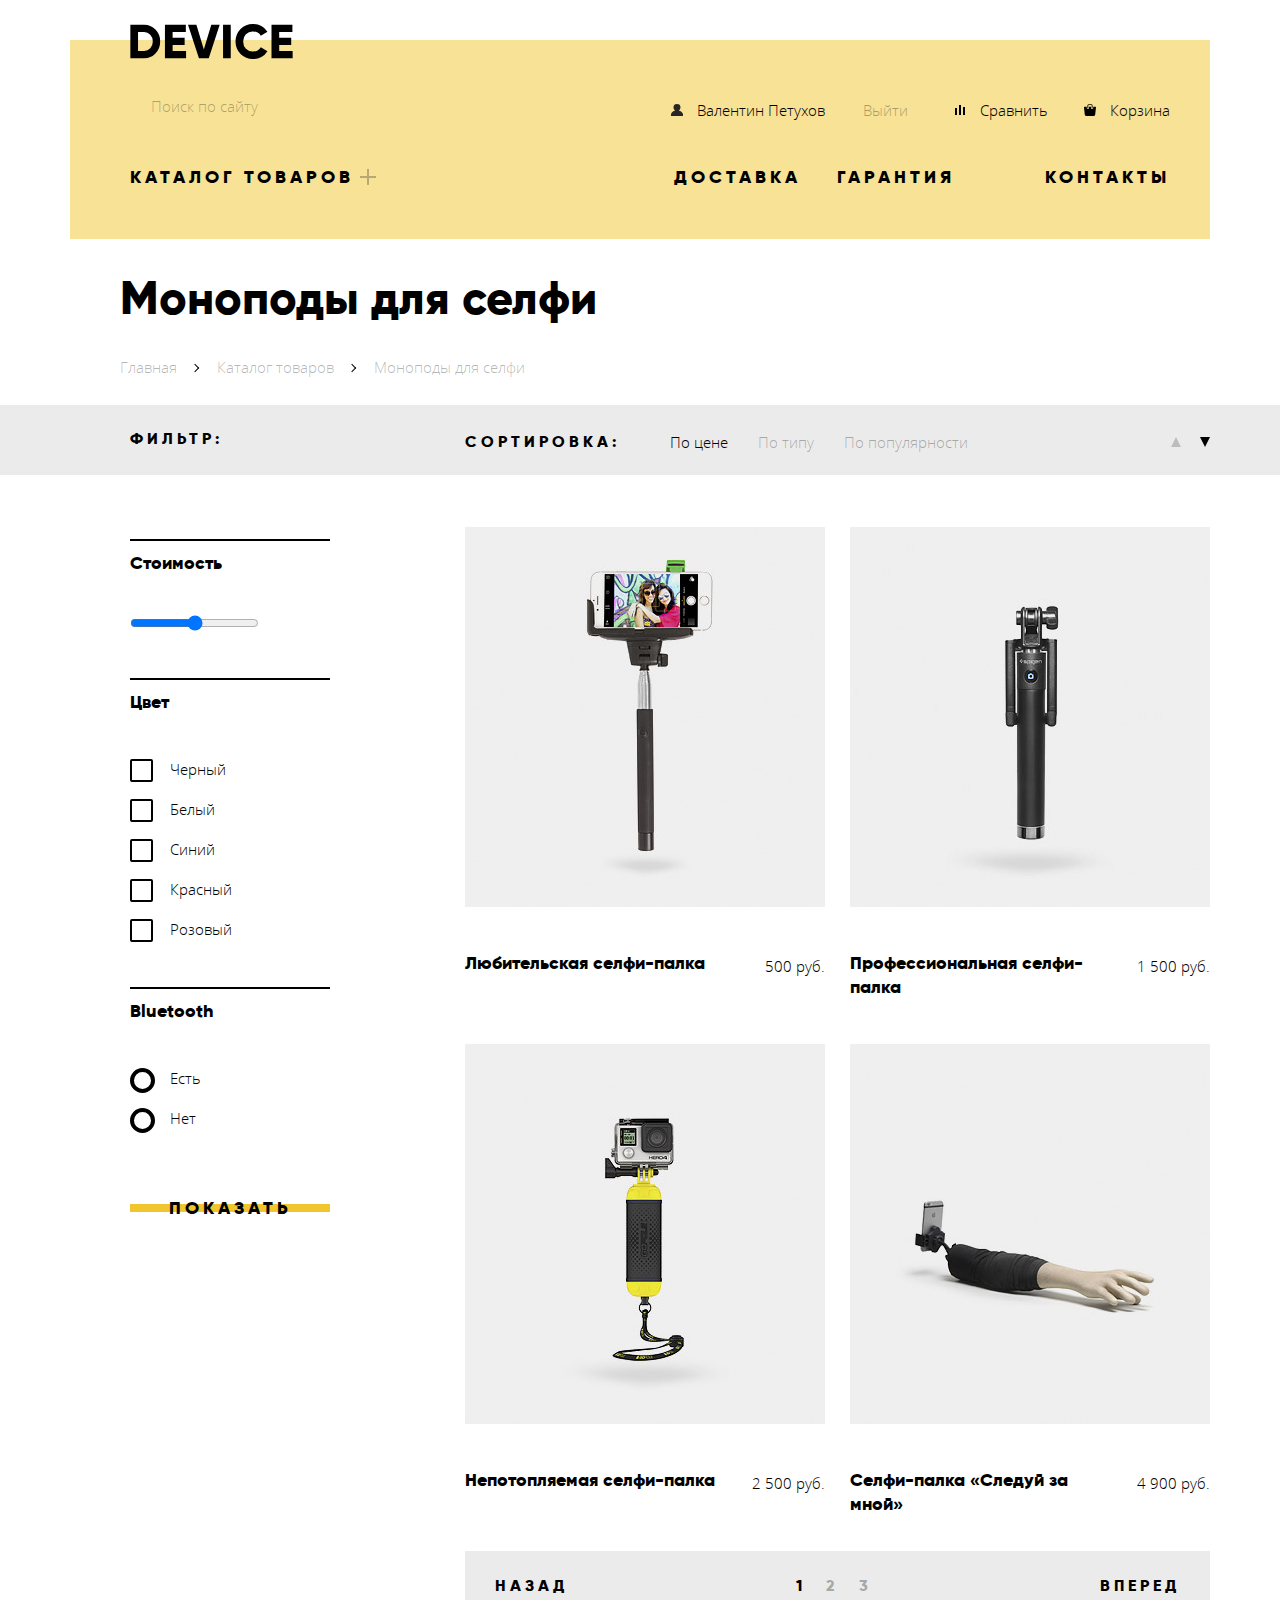
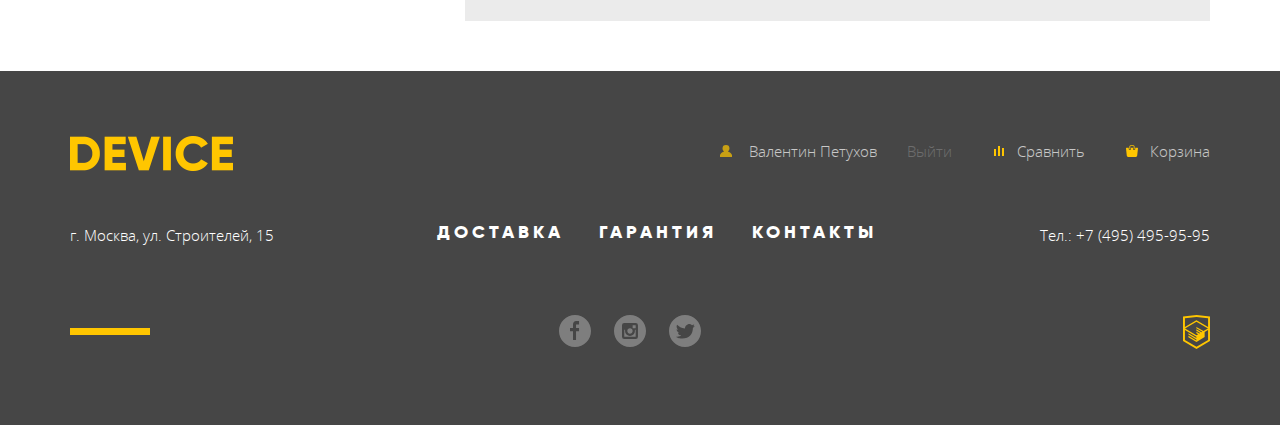
==== commit 19b1e48a: "fixed bugs" ====
--- a/catalog.html
+++ b/catalog.html
@@ -98,6 +98,7 @@
           <li class="breadcrumbs-item breadcrumbs-current">Моноподы для селфи</li>
       </ul>
       </div>
+      <div class="catalog-wrapper">
       <div class="inner-container container">
       <section class="filter">
           <form id="filter" action="https://echo.htmlacademy.ru" method="post" name="filter">
@@ -264,6 +265,7 @@
       </section>
           </div>
       </div>
+      </div>
   </main>
 <footer class="site-footer">
     <div class="footer-wrapper container">
--- a/css/style.css
+++ b/css/style.css
@@ -1479,13 +1479,13 @@
     padding: 0;
 }
 
-.breadcrumbs-item:not(:last-child) {
+.breadcrumbs-item {
     position: relative;
 
     margin-right: 40px;
 }
 
-.breadcrumbs-item::before {
+.breadcrumbs-item:not(:last-child)::before {
     content: "";
 
     position: absolute;
@@ -1980,4 +1980,31 @@
 
 .pagination-link-current {
     color: rgba(0, 0, 0, 1);
+}
+
+.catalog-wrapper {
+    position: relative;
+
+}
+
+.catalog-wrapper::after {
+    content: "";
+    position: absolute;
+    top: -22px;
+
+    width: 100%;
+    height: 70px;
+    background-color: rgba(0, 0, 0, 0.08);
+}
+
+.catalog-wrapper::before {
+    content: "";
+    position: absolute;
+    top: -22px;
+    /*left: -860px;*/
+
+
+
+    height: 100%;
+    background-color: rgba(0, 0, 0, 0.08);
 }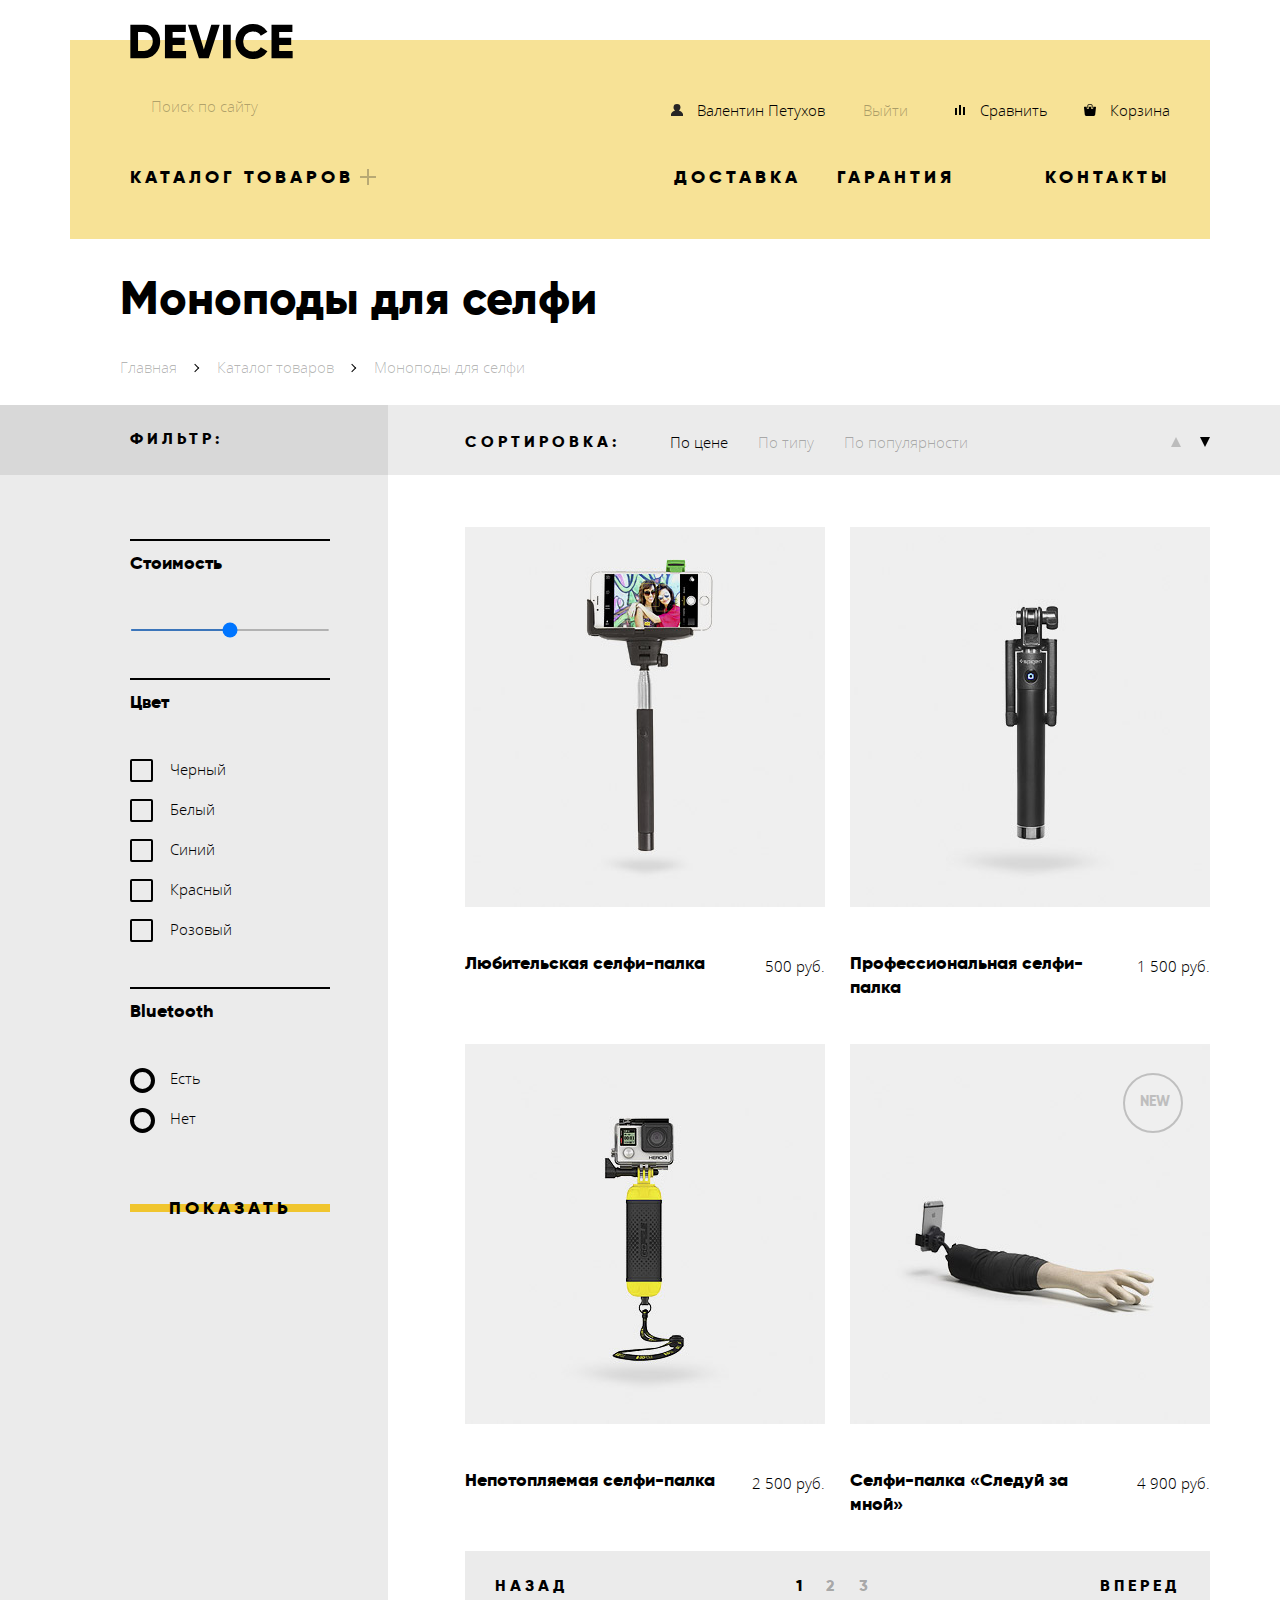
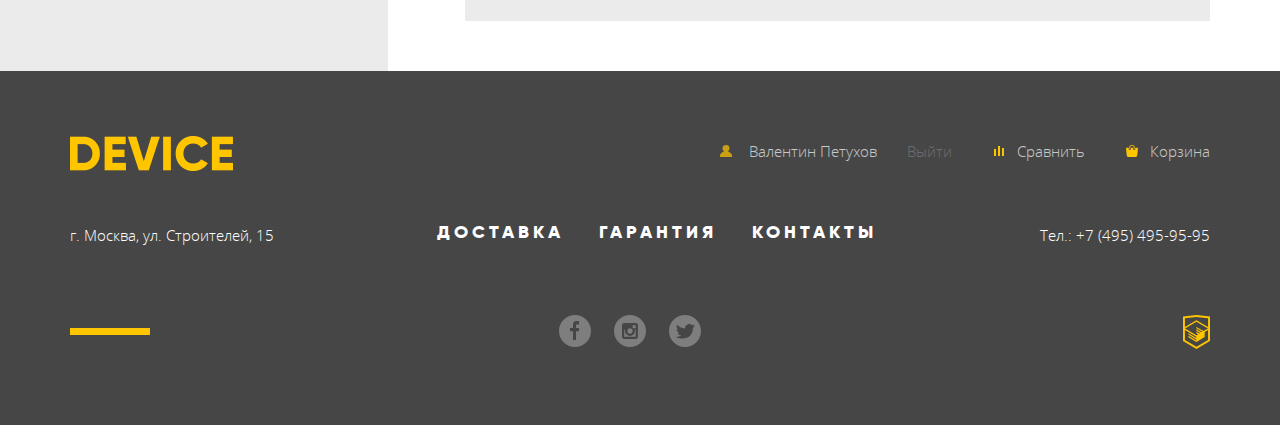
==== commit a46fc739: "fixed background bug" ====
--- a/catalog.html
+++ b/catalog.html
@@ -105,7 +105,7 @@
               <h2 class="filter-title">Фильтр:</h2>
               <h3 class="filter-item-title">Стоимость</h3>
                 <p class="filter-item-price">
-                    <input type="range" name="price" min="0" max="10000" step="100" id="price" form="filter">
+                    <input type="range" name="price" min="0" max="10000" step="100" class="filter-price" id="price" form="filter">
                     <label class="visually-hidden" for="price">Фильтр по цене</label>
                 </p>
               <h3 class="filter-item-title">Цвет</h3>
@@ -231,7 +231,7 @@
                       </a>
                   </div>
               </li>
-              <li class="catalog-item">
+              <li class="catalog-item catalog-item-new">
                   <h3 class="catalog-item-title">Селфи-палка «Следуй за мной»</h3>
                   <a class="catalog-item-image">
                       <img src="img/item-4.jpg" width="360" height="380" alt="Селфи-палка «Следуй за мной»">
--- a/css/style.css
+++ b/css/style.css
@@ -1,17 +1,17 @@
 @font-face {
     font-family: "Open Sans";
     src: url("../fonts/opensans.woff2") format('woff2'),
-         url("../fonts/opensans.woff") format('woff');
+    url("../fonts/opensans.woff") format('woff');
     font-weight: 400;
     font-style: normal;
 }
 
 @font-face {
-      font-family: "Open Sans";
-      src: url("../fonts/opensanslight.woff2") format('woff2'),
-      url("../fonts/opensanslight.woff") format('woff');
-      font-weight: 300;
-      font-style: normal;
+    font-family: "Open Sans";
+    src: url("../fonts/opensanslight.woff2") format('woff2'),
+    url("../fonts/opensanslight.woff") format('woff');
+    font-weight: 300;
+    font-style: normal;
 }
 
 @font-face {
@@ -670,17 +670,17 @@
 }
 
 .main-categories-item:nth-child(1) .main-categories-link::before {
-     content: "";
-     top: 0;
-
-     position: absolute;
-
-     width: 160px;
-     height: 160px;
-     background:
-             url("../img/popular-1.svg") center no-repeat,
-             #f7e296;
- }
+    content: "";
+    top: 0;
+
+    position: absolute;
+
+    width: 160px;
+    height: 160px;
+    background:
+            url("../img/popular-1.svg") center no-repeat,
+            #f7e296;
+}
 
 .main-categories-item:nth-child(2) .main-categories-link::before {
     content: "";
@@ -1033,7 +1033,6 @@
 .site-footer {
     width: 100%;
 
-    margin-top: 50px;
     padding-bottom: 67px;
     background-color: #464646;
 }
@@ -1438,6 +1437,7 @@
 
 .modal-map {
     margin: 0;
+    box-shadow: none;
 }
 
 .modal-overlay {
@@ -1459,7 +1459,7 @@
 
 .page-navigation-wrapper {
     padding: 0 60px;
-    margin-bottom: 45px;
+    margin-bottom: 23px;
 }
 
 .page-title {
@@ -1516,6 +1516,9 @@
 
 .inner-container {
     display: flex;
+
+    padding-top: 22px;
+    padding-bottom: 50px;
 }
 
 .filter {
@@ -1569,6 +1572,14 @@
     margin: 0 0 50px 0;
 }
 
+.filter-price {
+
+    width: 200px;
+    height: 2px;
+
+    background: #91c92f;
+}
+
 .filter-color-list {
     list-style: none;
     margin: 0 0 50px 0;
@@ -1632,11 +1643,11 @@
     opacity: 0.25;
 }
 
-.filter-checkbox:hover + label .custom-checkbox{
+.filter-checkbox:hover + label .custom-checkbox {
     opacity: 0.6;
 }
 
-.filter-checkbox:active + label {
+.filter-checkbox:active + label .custom-checkbox {
     opacity: 1;
 }
 
@@ -1689,6 +1700,9 @@
     opacity: 0.6;
 }
 
+.filter-radio:active + label .custom-radio {
+    opacity: 1;
+}
 
 .filter-button {
     position: relative;
@@ -1815,6 +1829,41 @@
     width: 360px;
 }
 
+.catalog-item-new::before {
+    content: "new";
+
+    position: absolute;
+    z-index: 10;
+    top: 46px;
+    right: 40px;
+    opacity: 0.2;
+
+    font-family: "Gilroy", "Arial", sans-serif;
+    font-size: 14px;
+    line-height: 24px;
+    font-weight: 800;
+    text-transform: uppercase;
+    color: black;
+    text-align: center;
+    vertical-align: middle;
+
+}
+
+.catalog-item-new::after {
+    content: "";
+
+    position: absolute;
+    z-index: 10;
+    top: 29px;
+    right: 27px;
+    opacity: 0.2;
+
+    width: 60px;
+    height: 60px;
+
+    border: 2px solid #000000;
+    border-radius: 50%;
+}
 .catalog-item:nth-last-child(1),
 .catalog-item:nth-last-child(2) {
     margin-bottom: 35px;
@@ -1984,13 +2033,13 @@
 
 .catalog-wrapper {
     position: relative;
-
 }
 
 .catalog-wrapper::after {
     content: "";
     position: absolute;
-    top: -22px;
+    top: 0;
+    z-index: -5;
 
     width: 100%;
     height: 70px;
@@ -1999,12 +2048,15 @@
 
 .catalog-wrapper::before {
     content: "";
-    position: absolute;
-    top: -22px;
-    /*left: -860px;*/
-
-
-
+
+    box-sizing: border-box;
+    position: absolute;
+    top: 0;
+    right: calc(50% + 252px);
+    z-index: -5;
+
+    width: 100%;
     height: 100%;
     background-color: rgba(0, 0, 0, 0.08);
+
 }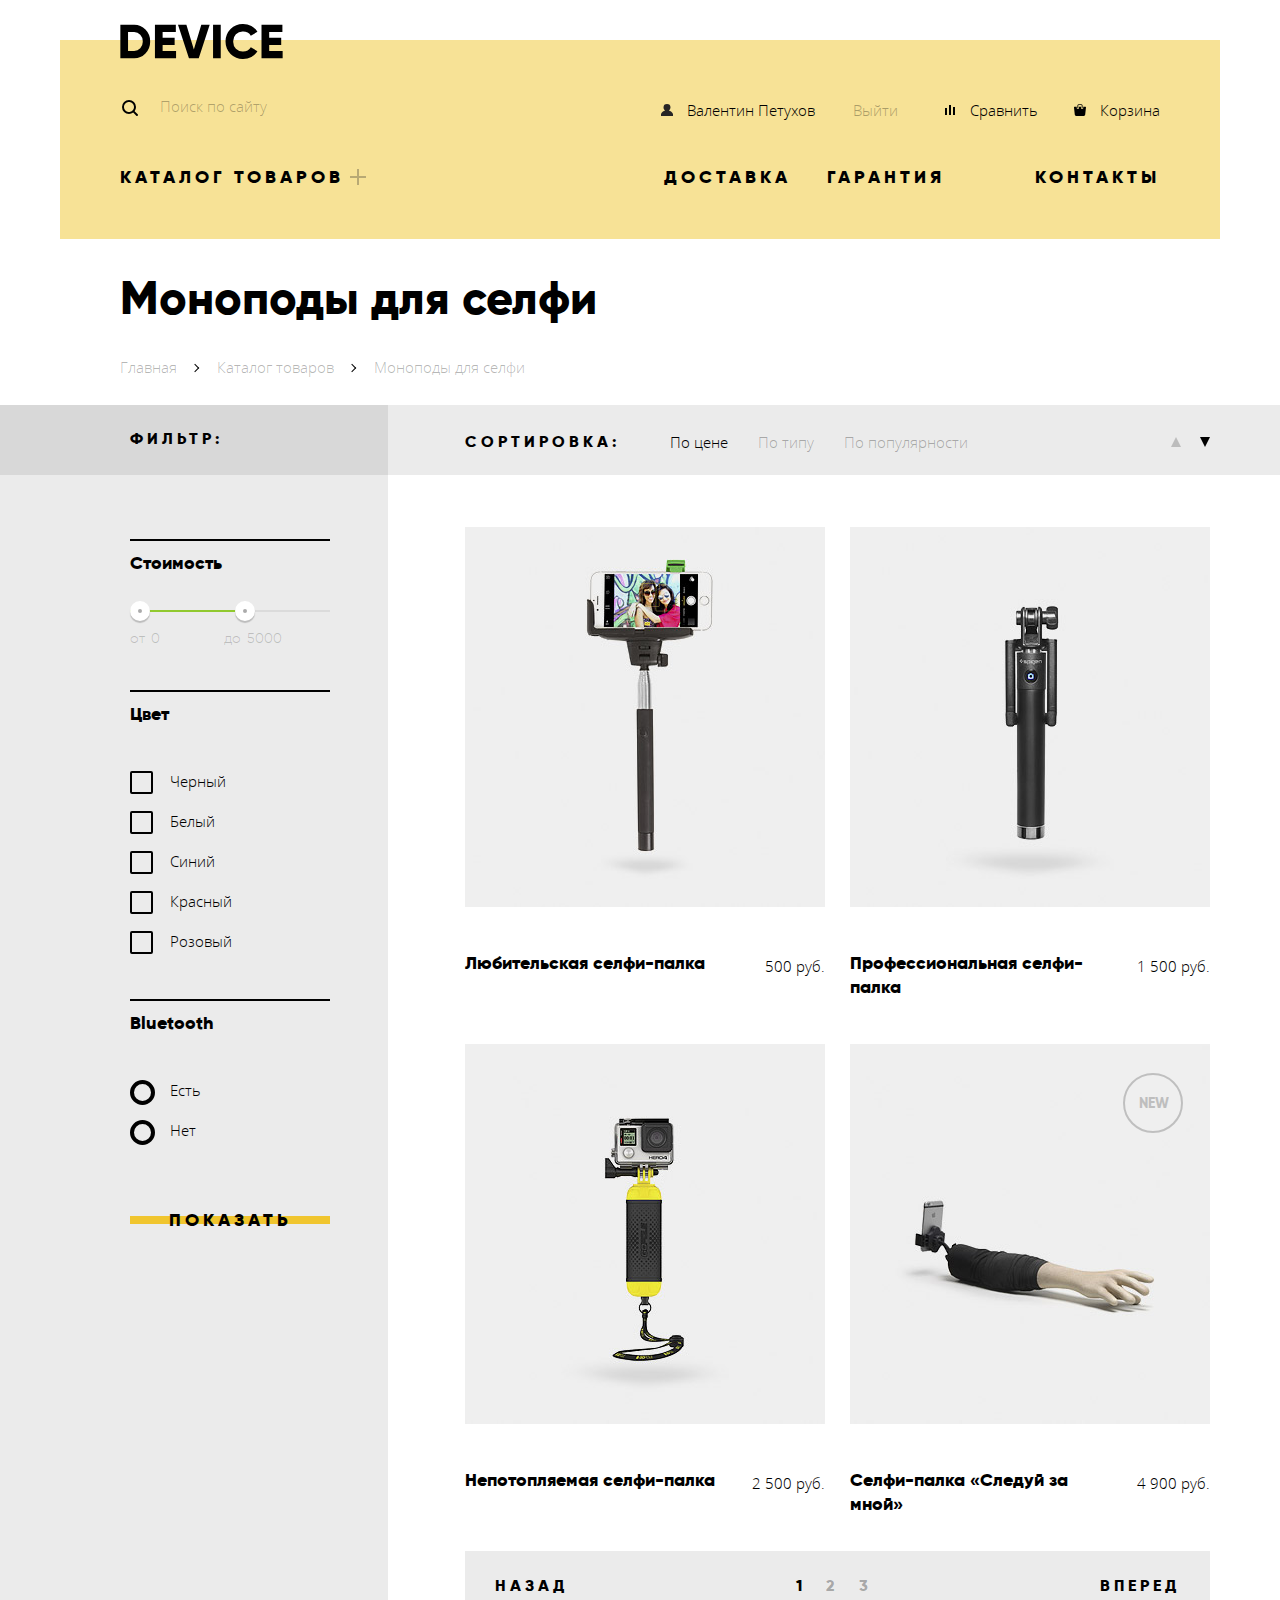
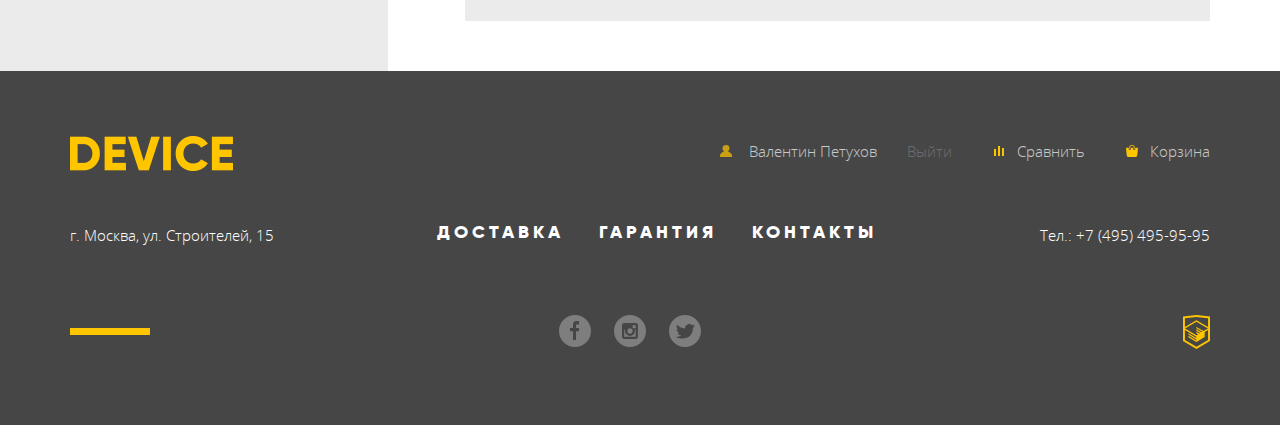
==== commit 3581ca71: "added input range styles and iframe map" ====
--- a/catalog.html
+++ b/catalog.html
@@ -104,10 +104,17 @@
           <form id="filter" action="https://echo.htmlacademy.ru" method="post" name="filter">
               <h2 class="filter-title">Фильтр:</h2>
               <h3 class="filter-item-title">Стоимость</h3>
-                <p class="filter-item-price">
-                    <input type="range" name="price" min="0" max="10000" step="100" class="filter-price" id="price" form="filter">
-                    <label class="visually-hidden" for="price">Фильтр по цене</label>
-                </p>
+                <div class="range-controls">
+                  <div class="scale">
+                      <div class="bar"></div>
+                  </div>
+                  <div class="range-toggle range-toggle-min"></div>
+                  <div class="range-toggle range-toggle-max"></div>
+              </div>
+                <div class="price-controls">
+                  <label class="min-price">от <input type="text" name="min-price" value="0"></label>
+                  <label class="max-price">до <input type="text" name="max-price" value="5000"></label>
+              </div>
               <h3 class="filter-item-title">Цвет</h3>
                 <ul class="filter-color-list">
                     <li class="filter-color-item">
--- a/css/style.css
+++ b/css/style.css
@@ -67,7 +67,7 @@
 }
 
 .main-header {
-    width: 1160px;
+    width: 1180px;
     margin: 0 auto;
     padding: 0 10px;
     position: relative;
@@ -111,16 +111,31 @@
 }
 
 .main-header-search {
+    position: relative;
+
     display: flex;
     align-items: center;
     margin: 0;
 
     width: 440px;
+}
+
+.main-header-search::before {
+    content: "";
+
+    position: absolute;
+    top: 13px;
+    left: 0;
+
+    width: 20px;
+    height: 20px;
+
+    background: url("../img/search.svg") center no-repeat;
 }
 
 .main-header-search input[type="search"] {
     display: block;
-    padding: 5px 0 14px 21px;
+    padding: 5px 0 14px 40px;
 
     width: 355px;
 
@@ -1386,6 +1401,7 @@
     position: absolute;
     top: 22px;
     right: 22px;
+    z-index: 105;
 
     width: 55px;
     height: 55px;
@@ -1436,8 +1452,26 @@
 }
 
 .modal-map {
+    width: 994px;
+    height: 593px;
     margin: 0;
     box-shadow: none;
+}
+
+.modal-map p{
+    position: absolute;
+    top: 0;
+    left: 0;
+    z-index: 101;
+
+    margin: 0;
+}
+
+.modal-map iframe {
+    position: relative;
+    z-index: 102;
+
+    border: none;
 }
 
 .modal-overlay {
@@ -1568,16 +1602,87 @@
     background-color: #000000;
 }
 
-.filter-item-price {
-    margin: 0 0 50px 0;
-}
-
-.filter-price {
-
+.range-controls {
+    position: relative;
+
+    margin-bottom: 10px;
+}
+
+.range-controls .scale {
     width: 200px;
     height: 2px;
 
+    background: #dbdbdb;
+}
+
+.range-controls .bar {
+    width: 60%;
+    height: 2px;
+
     background: #91c92f;
+}
+
+.range-toggle {
+    box-sizing: content-box;
+    position: absolute;
+    top: -9px;
+
+    width: 4px;
+    height: 4px;
+
+    background: #ababab;
+    border: 8px solid #ffffff;
+    border-radius: 50%;
+    box-shadow: 0 2px 1px 0 rgba(0, 1, 1, 0.2);
+    cursor: pointer;
+}
+
+.range-toggle:active {
+    border: 9px solid #ffffff;
+}
+
+
+
+.range-toggle-min {
+    left: 0;
+}
+
+.range-toggle-max {
+    left: 40%;
+}
+
+.price-controls {
+    position: relative;
+
+    margin-bottom: 50px;
+}
+
+.price-controls label {
+    display: inline-block;
+
+    font-family: "Gilroy", "Arial", sans-serif;
+    font-size: 14px;
+    line-height: 24px;
+    font-weight: 300;
+    color: rgba(0, 0, 0, 0.2);
+
+    cursor: pointer;
+}
+
+.price-controls .min-price,
+.price-controls .max-price {
+    width: 90px;
+}
+
+.price-controls input {
+    width: 50px;
+    margin: 0;
+
+    color: inherit;
+    font: inherit;
+
+    background: none;
+    border: none;
 }
 
 .filter-color-list {
@@ -1834,8 +1939,8 @@
 
     position: absolute;
     z-index: 10;
-    top: 46px;
-    right: 40px;
+    top: 48px;
+    right: 41px;
     opacity: 0.2;
 
     font-family: "Gilroy", "Arial", sans-serif;
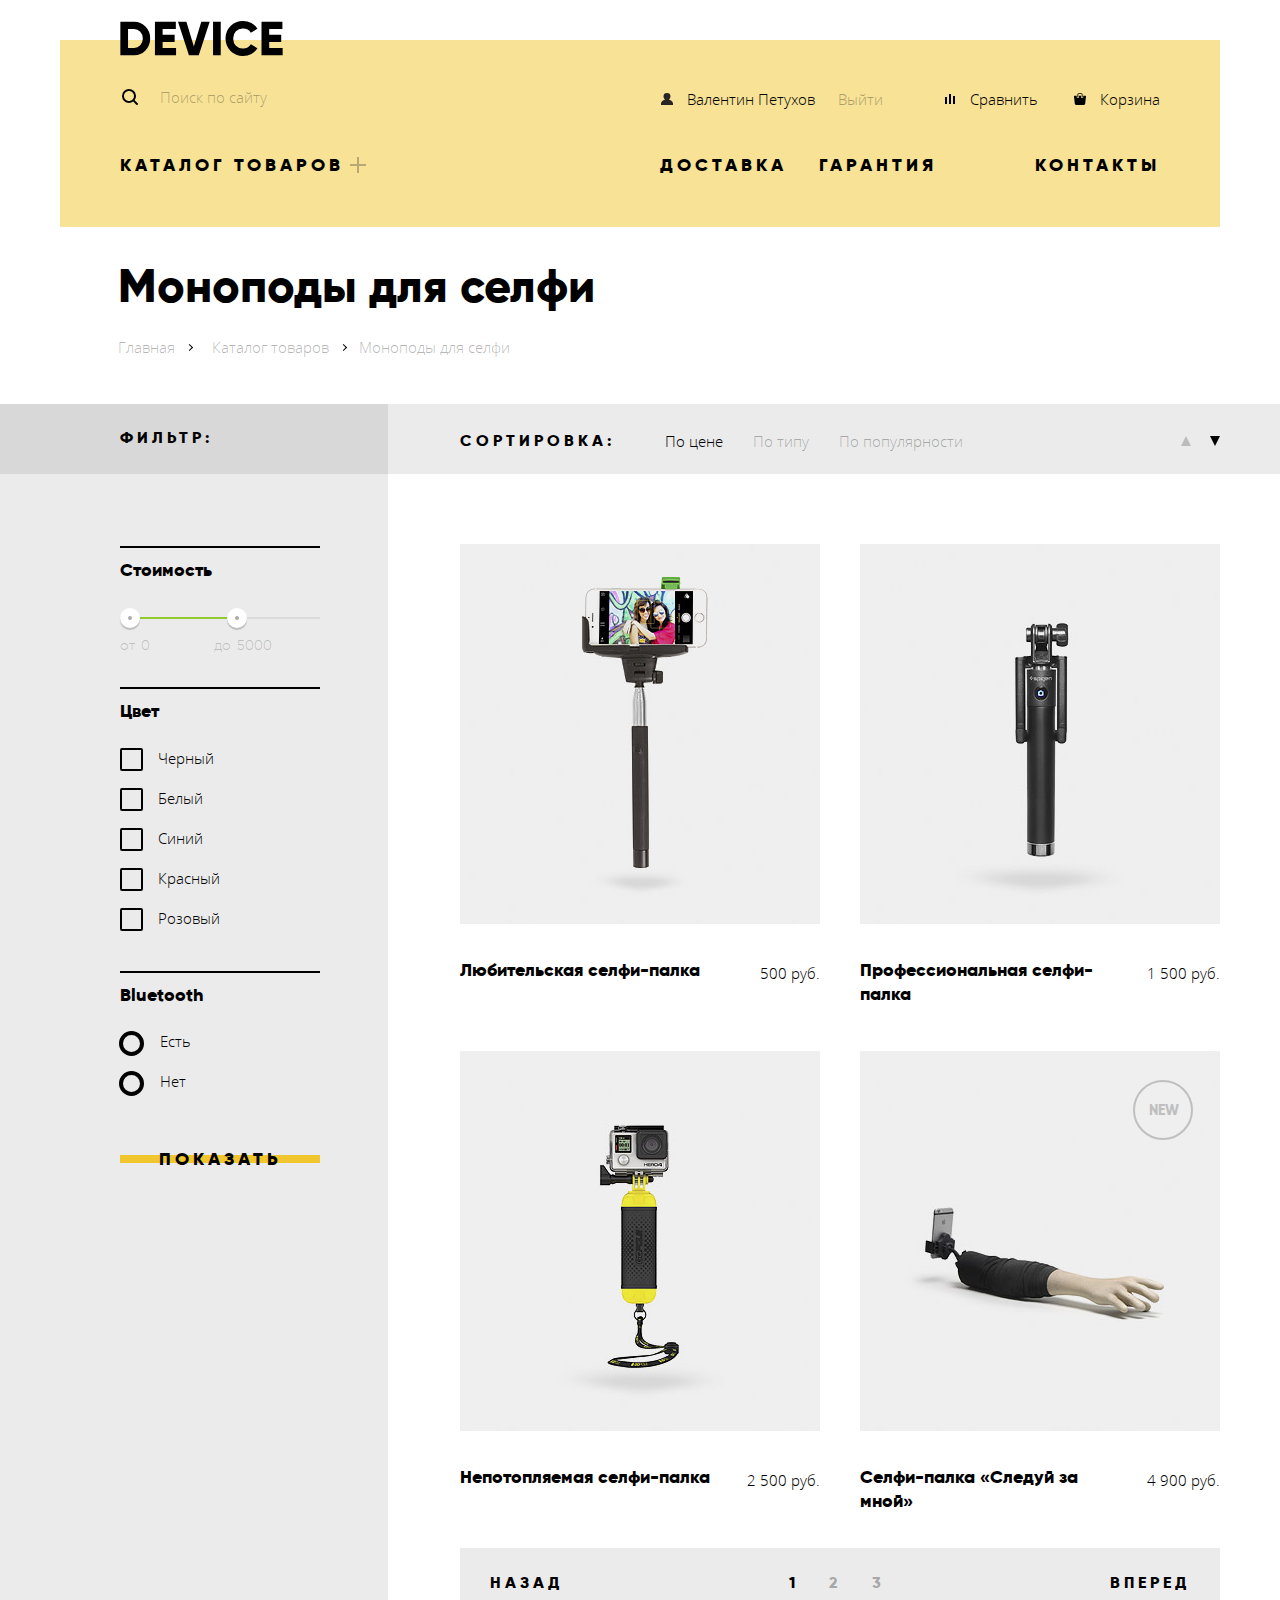
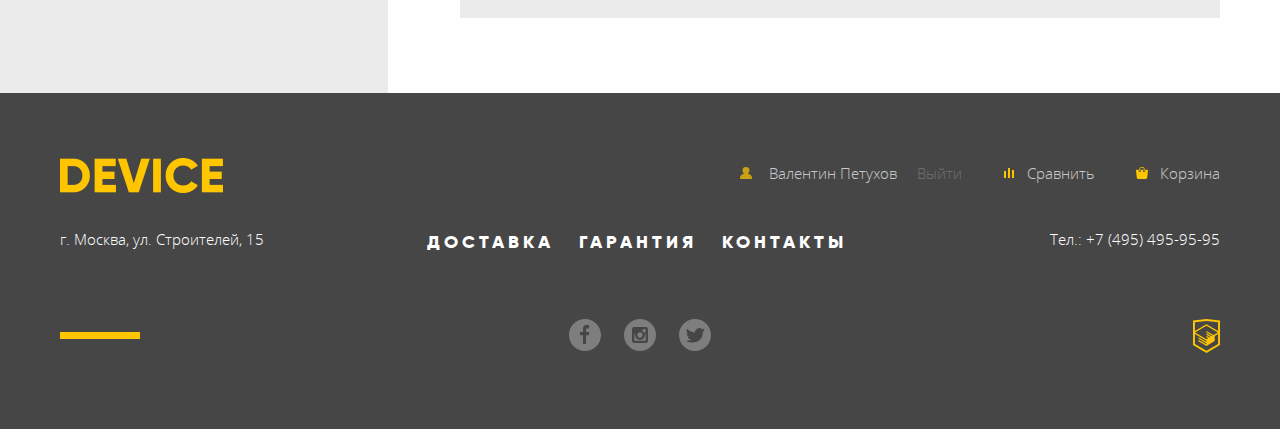
==== commit 83e7371a: "fixed style with pixelperfect" ====
--- a/catalog.html
+++ b/catalog.html
@@ -115,7 +115,7 @@
                   <label class="min-price">от <input type="text" name="min-price" value="0"></label>
                   <label class="max-price">до <input type="text" name="max-price" value="5000"></label>
               </div>
-              <h3 class="filter-item-title">Цвет</h3>
+              <h3 class="filter-item-title filter-color-title">Цвет</h3>
                 <ul class="filter-color-list">
                     <li class="filter-color-item">
                         <input type="checkbox" name="colorBlack" form="filter" id="colorBlack" class="filter-checkbox visually-hidden">
@@ -153,7 +153,7 @@
                         </label>
                     </li>
                 </ul>
-              <h3 class="filter-item-title">Bluetooth</h3>
+              <h3 class="filter-item-title filter-bluetooth-title">Bluetooth</h3>
                 <ul class="filter-bluetooth-list">
                     <li class="filter-bluetooth-item">
                         <input type="radio" name="bluetooth" form="filter" id="bluetooth-true" class="filter-radio visually-hidden">
--- a/css/style.css
+++ b/css/style.css
@@ -75,7 +75,7 @@
 
 .main-header-logo {
     position: absolute;
-    top: -16px;
+    top: -19px;
     left: 70px;
 }
 
@@ -92,7 +92,7 @@
     display: flex;
     flex-direction: column;
     margin-top: 40px;
-    padding: 45px 60px 165px 60px;
+    padding: 32px 60px 165px 60px;
 
     background-color: #f7e296;
 }
@@ -107,7 +107,7 @@
     justify-content: space-between;
     width: 1040px;
     align-items: center;
-    margin-bottom: 30px;
+    margin-bottom: 27px;
 }
 
 .main-header-search {
@@ -124,7 +124,7 @@
     content: "";
 
     position: absolute;
-    top: 13px;
+    top: 15px;
     left: 0;
 
     width: 20px;
@@ -135,7 +135,7 @@
 
 .main-header-search input[type="search"] {
     display: block;
-    padding: 5px 0 14px 40px;
+    padding: 10px 0 14px 40px;
 
     width: 355px;
 
@@ -234,6 +234,10 @@
     height: 12px;
 
     background: url("../img/header-user.svg") center no-repeat;
+}
+
+.user-navigation-item:nth-child(2) .user-navigation-link{
+    padding-left: 12px;
 }
 
 .user-navigation-item:hover,
@@ -378,11 +382,11 @@
 }
 
 .navigation-item:nth-child(1) {
-    margin-right: 280px;
+    margin-right: 276px;
 }
 
 .navigation-item:nth-child(2) {
-    margin-right: 36px;
+    margin-right: 32px;
 }
 
 .navigation-item:nth-child(4) {
@@ -409,9 +413,17 @@
 
     list-style: none;
     margin: 0;
-    padding: 30px 0 30px 60px;
+    padding: 20px 0 35px 60px;
 
     background-color: #f7e296;
+}
+
+.dropdown-item {
+    margin-right: 40px;
+}
+
+.dropdown-item:nth-child(2) {
+    margin-right: 0;
 }
 
 .dropdown-column {
@@ -446,7 +458,7 @@
 }
 
 .container {
-    width: 1160px;
+    width: 1180px;
     margin: 0 auto;
     padding: 0 10px;
 }
@@ -462,11 +474,25 @@
 .promo-slider {
     position: relative;
     padding-bottom: 480px;
+    padding-left: 20px;
+}
+
+.promo-slider::before {
+    content: "";
+
+    position: absolute;
+    top: -75px;
+    right: 470px;
+
+    width: 100px;
+    height: 7px;
+
+    background: #ffffff;
 }
 
 .slider-list {
     position: absolute;
-    top: -130px;
+    top: -115px;
 
     list-style: none;
     margin: 0 auto;
@@ -489,11 +515,12 @@
     line-height: 56px;
     font-weight: 800;
 
-    margin: 0;
+    margin: -5px 0 0 0;
 }
 
 .slider-item-text {
-    margin: 28px 0 55px 0;
+    padding-right: 85px;
+    margin: 18px 0 45px 0;
 
     color: #464646;
 }
@@ -541,7 +568,7 @@
 }
 
 .slider-item-benefits {
-    margin-top: 30px;
+    margin-top: 47px;
 }
 
 .slider-item-benefits tbody{
@@ -599,8 +626,8 @@
 .slider-counter {
     position: absolute;
     display: flex;
-    bottom: 245px;
-    right: 100px;
+    bottom: 250px;
+    right: 90px;
 
     list-style: none;
     padding: 0;
@@ -653,7 +680,7 @@
 }
 
 .main-categories {
-    margin-bottom: 80px;
+    margin-bottom: 81px;
 }
 
 .main-categories-list {
@@ -778,7 +805,7 @@
 
 .main-services {
     position: relative;
-    margin-bottom: 190px;
+    margin-bottom: 160px;
 }
 
 .main-services .container {
@@ -803,14 +830,14 @@
 .main-services-list {
     list-style: none;
     margin: 0;
-    padding: 80px 117px 80px 0;
+    padding: 80px 117px 70px 0;
 
     border-right: 7px solid #000000;
 }
 
 .main-services-item:nth-child(1),
 .main-services-item:nth-child(2) {
-    margin-bottom: 30px;
+    margin-bottom: 26px;
 }
 
 .main-services-link {
@@ -855,11 +882,11 @@
     display: flex;
     flex-direction: column;
 
-    padding: 80px 320px 80px 116px;
+    padding: 75px 320px 80px 116px;
 }
 
 .services-title {
-    margin: 0 0 35px 0;
+    margin: 0 0 32px 0;
 
     font-family: "Gilroy", "Arial", sans-serif;
     font-size: 47px;
@@ -876,8 +903,8 @@
 
     display: block;
     position: absolute;
-    top: 0;
-    right: -300px;
+    top: 6px;
+    right: -304px;
 
     width: 100%;
     height: 100%;
@@ -896,11 +923,12 @@
 }
 
 .main-partners {
-    margin-bottom: 140px;
+    margin-bottom: 144px;
 }
 
 .main-partners-list {
     display: flex;
+    justify-content: space-between;
 
     list-style: none;
     margin: 0;
@@ -940,6 +968,8 @@
 .info-wrapper {
     display: flex;
     justify-content: space-between;
+
+    padding-bottom: 80px;
 }
 
 .main-info {
@@ -958,7 +988,7 @@
     content: "";
 
     position: absolute;
-    top: -50px;
+    top: -52px;
 
     width: 80px;
     height: 7px;
@@ -975,7 +1005,7 @@
 
 .main-info-title,
 .main-contacts-title {
-    margin-bottom: 50px;
+    margin-bottom: 45px;
 }
 
 .main-info-text,
@@ -985,20 +1015,23 @@
 }
 
 .main-info-text {
-    margin-bottom: 35px;
+    margin-bottom: 30px;
+    padding-right: 50px;
 }
 
 .main-info-delivery {
-    margin-bottom: 65px;
+    margin-bottom: 64px;
+    padding-right: 21px;
 }
 
 .main-contacts-text {
     margin-bottom: 40px;
+    padding-right: 50px;
 }
 
 .main-info-list {
     list-style: none;
-    margin: 0 0 60px 0;
+    margin: 0 0 58px 0;
     padding: 0 0 0 35px;
 }
 
@@ -1066,7 +1099,7 @@
 }
 
 .footer-top-wrapper {
-    margin-bottom: 40px;
+    margin-bottom: 22px;
 }
 
 .site-footer-logo {
@@ -1100,6 +1133,10 @@
 
 .footer-user-navigation-item {
     position: relative;
+}
+
+.footer-user-navigation-item:nth-child(2) .footer-login-link {
+    padding-left: 20px;
 }
 
 .footer-user-navigation-item:hover,
@@ -1207,12 +1244,13 @@
 .footer-navigation-list {
     display: flex;
     order: 2;
+    align-items: flex-end;
     justify-content: space-between;
 
-    width: 440px;
-
-    list-style: none;
-    margin: 0;
+    width: 420px;
+
+    list-style: none;
+    margin: 0 0 0 -40px;
     padding: 0;
 }
 
@@ -1269,7 +1307,7 @@
 
     position: absolute;
     top: 13px;
-    left: -480px;
+    left: -500px;
 
     width: 80px;
     height: 7px;
@@ -1492,12 +1530,12 @@
 }
 
 .page-navigation-wrapper {
-    padding: 0 60px;
-    margin-bottom: 23px;
+    padding: 0 68px;
+    margin-bottom: 42px;
 }
 
 .page-title {
-    margin: 0 0 30px 0;
+    margin: 0 0 22px 0;
 
     font-family: "Gilroy", "Arial", sans-serif;
     font-size: 47px;
@@ -1516,7 +1554,11 @@
 .breadcrumbs-item {
     position: relative;
 
-    margin-right: 40px;
+    margin-right: 37px;
+}
+
+.breadcrumbs-item:nth-child(2) {
+    margin-right: 30px;
 }
 
 .breadcrumbs-item:not(:last-child)::before {
@@ -1524,11 +1566,11 @@
 
     position: absolute;
     top: 13px;
-    right: -21px;
+    right: -17px;
     transform: rotate(45deg);
 
-    width: 6px;
-    height: 6px;
+    width: 5px;
+    height: 5px;
 
     border-right: 1px solid #000000;
     border-top: 1px solid #000000;
@@ -1552,7 +1594,7 @@
     display: flex;
 
     padding-top: 22px;
-    padding-bottom: 50px;
+    padding-bottom: 75px;
 }
 
 .filter {
@@ -1568,7 +1610,7 @@
 }
 
 .filter-title {
-    margin: 0 50px 100px 0;
+    margin: 0 50px 108px 0;
 
     font-family: "Gilroy", "Arial", sans-serif;
     font-size: 16px;
@@ -1654,7 +1696,7 @@
 .price-controls {
     position: relative;
 
-    margin-bottom: 50px;
+    margin-bottom: 40px;
 }
 
 .price-controls label {
@@ -1685,15 +1727,19 @@
     border: none;
 }
 
+.filter-color-title {
+    margin-bottom: 15px;
+}
+
 .filter-color-list {
     list-style: none;
-    margin: 0 0 50px 0;
+    margin: 0 0 45px 0;
     padding: 0;
 }
 
 .filter-color-item label {
     position: relative;
-    padding-left: 40px;
+    padding-left: 38px;
 
     cursor: pointer;
     line-height: 40px;
@@ -1756,9 +1802,13 @@
     opacity: 1;
 }
 
+.filter-bluetooth-title {
+    margin-bottom: 14px;
+}
+
 .filter-bluetooth-list {
     list-style: none;
-    margin: 0 0 50px 0;
+    margin: 0 0 38px 0;
     padding: 0;
 }
 
@@ -1773,7 +1823,7 @@
 .custom-radio {
     position: absolute;
     top: 0;
-    left: 0;
+    left: -1px;
 
     width: 25px;
     height: 25px;
@@ -1824,7 +1874,7 @@
     display: flex;
     align-items: center;
 
-    margin-bottom: 70px;
+    margin-bottom: 88px;
 }
 
 .sort-title {
@@ -1992,7 +2042,7 @@
     order: 1;
     flex-grow: 1;
 
-    margin-bottom: 35px;
+    margin-bottom: 25px;
 
     cursor: pointer;
 }
@@ -2022,8 +2072,8 @@
     position: relative;
     display: block;
     z-index: 0;
-    margin-top: 170px;
-    margin-bottom: 20px;
+    margin-top: 174px;
+    margin-bottom: 10px;
 
     width: 200px;
     text-align: center;
@@ -2034,6 +2084,7 @@
 
 .add-to-compare {
     font: inherit;
+    font-size: 13px;
     opacity: 0.5;
 
     color: #000000;
@@ -2113,7 +2164,7 @@
 }
 
 .pagination-item {
-    margin-right: 20px;
+    margin-right: 30px;
 }
 
 .pagination-item:last-child {
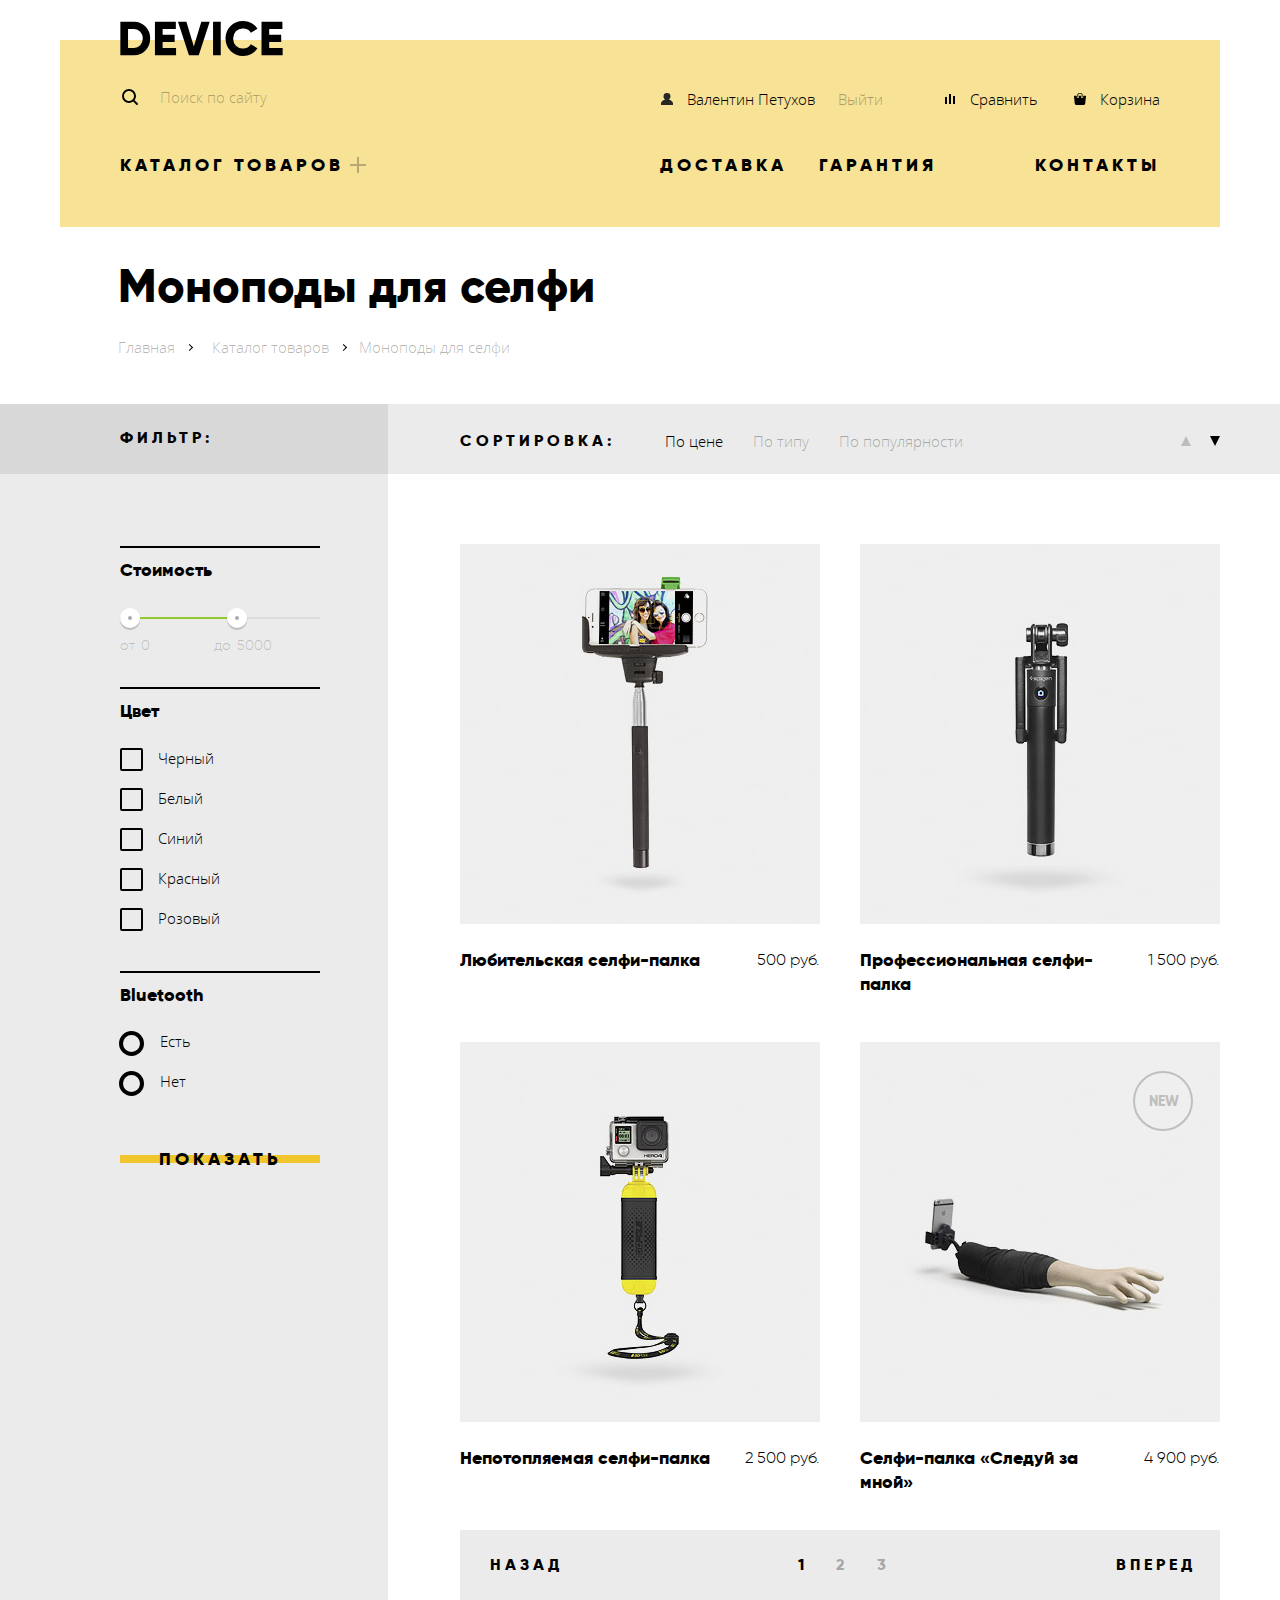
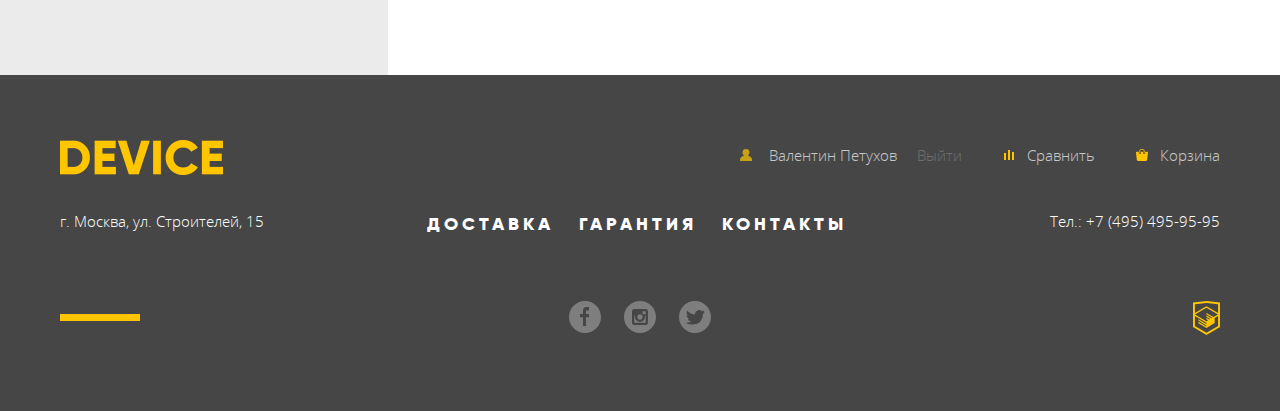
==== commit 0b0cacae: "fixed bugs" ====
--- a/catalog.html
+++ b/catalog.html
@@ -1,11 +1,13 @@
 <!DOCTYPE html>
 <html lang="en">
+
 <head>
     <meta charset="UTF-8">
     <title>Девайс. Каталог товаров</title>
     <link rel="stylesheet" href="css/normalize.css">
-    <link rel="stylesheet" href="css/style.css">
+    <link rel="stylesheet" href="css/style.min.css">
 </head>
+
 <body>
 <header class="main-header">
     <a class="main-header-logo" href="index.html">
@@ -89,191 +91,193 @@
         </nav>
     </div>
 </header>
-  <main>
-      <div class="page-navigation-wrapper container">
-      <h1 class="page-title">Моноподы для селфи</h1>
-      <ul class="breadcrumbs">
-          <li class="breadcrumbs-item"><a class="breadcrumbs-link" href="index.html">Главная</a></li>
-          <li class="breadcrumbs-item"><a class="breadcrumbs-link" href="catalog.html">Каталог товаров</a></li>
-          <li class="breadcrumbs-item breadcrumbs-current">Моноподы для селфи</li>
-      </ul>
-      </div>
-      <div class="catalog-wrapper">
-      <div class="inner-container container">
-      <section class="filter">
-          <form id="filter" action="https://echo.htmlacademy.ru" method="post" name="filter">
-              <h2 class="filter-title">Фильтр:</h2>
-              <h3 class="filter-item-title">Стоимость</h3>
-                <div class="range-controls">
-                  <div class="scale">
-                      <div class="bar"></div>
-                  </div>
-                  <div class="range-toggle range-toggle-min"></div>
-                  <div class="range-toggle range-toggle-max"></div>
-              </div>
-                <div class="price-controls">
-                  <label class="min-price">от <input type="text" name="min-price" value="0"></label>
-                  <label class="max-price">до <input type="text" name="max-price" value="5000"></label>
-              </div>
-              <h3 class="filter-item-title filter-color-title">Цвет</h3>
-                <ul class="filter-color-list">
-                    <li class="filter-color-item">
-                        <input type="checkbox" name="colorBlack" form="filter" id="colorBlack" class="filter-checkbox visually-hidden">
-                        <label for="colorBlack">
-                            <span class="custom-checkbox"></span>
-                        Черный
+<main>
+    <div class="page-navigation-wrapper container">
+        <h1 class="page-title">Моноподы для селфи</h1>
+        <ul class="breadcrumbs">
+            <li class="breadcrumbs-item"><a class="breadcrumbs-link" href="index.html">Главная</a></li>
+            <li class="breadcrumbs-item"><a class="breadcrumbs-link" href="catalog.html">Каталог товаров</a></li>
+            <li class="breadcrumbs-item breadcrumbs-current">Моноподы для селфи</li>
+        </ul>
+    </div>
+    <div class="catalog-wrapper">
+        <div class="inner-container container">
+            <section class="filter">
+                <form id="filter" action="https://echo.htmlacademy.ru" method="post" name="filter">
+                    <h2 class="filter-title">Фильтр:</h2>
+                    <h3 class="filter-item-title">Стоимость</h3>
+                    <div class="range-controls">
+                        <div class="scale">
+                            <div class="bar"></div>
+                        </div>
+                        <div class="range-toggle range-toggle-min"></div>
+                        <div class="range-toggle range-toggle-max"></div>
+                    </div>
+                    <div class="price-controls">
+                        <label class="min-price">от
+                            <input type="text" name="min-price" value="0">
                         </label>
-                    </li>
-                    <li class="filter-color-item">
-                        <input type="checkbox" name="colorWhite" form="filter" id="colorWhite" class="filter-checkbox visually-hidden">
-                        <label for="colorWhite">
-                            <span class="custom-checkbox"></span>
-                        Белый
+                        <label class="max-price">до
+                            <input type="text" name="max-price" value="5000">
                         </label>
-                    </li>
-                    <li class="filter-color-item">
-                        <input type="checkbox" name="colorBlue" form="filter" id="colorBlue" class="filter-checkbox visually-hidden">
-                        <label for="colorBlue">
-                            <span class="custom-checkbox"></span>
-                        Синий
-                        </label>
-                    </li>
-                    <li class="filter-color-item">
-                        <input type="checkbox" name="colorRed" form="filter" id="colorRed" class="filter-checkbox visually-hidden">
-                        <label for="colorRed">
-                            <span class="custom-checkbox"></span>
-                        Красный
-                        </label>
-                    </li>
-                    <li class="filter-color-item">
-                        <input type="checkbox" name="colorPink" form="filter" id="colorPink" class="filter-checkbox visually-hidden">
-                        <label for="colorPink">
-                            <span class="custom-checkbox"></span>
-                        Розовый
-                        </label>
-                    </li>
-                </ul>
-              <h3 class="filter-item-title filter-bluetooth-title">Bluetooth</h3>
-                <ul class="filter-bluetooth-list">
-                    <li class="filter-bluetooth-item">
-                        <input type="radio" name="bluetooth" form="filter" id="bluetooth-true" class="filter-radio visually-hidden">
-                        <label for="bluetooth-true">
-                            <span class="custom-radio"></span>
-                        Есть
-                        </label>
-                    </li>
-                    <li class="filter-bluetooth-item">
-                        <input type="radio" name="bluetooth" form="filter" id="bluetooth-false" class="filter-radio visually-hidden">
-                        <label for="bluetooth-false">
-                            <span class="custom-radio"></span>
-                        Нет
-                        </label>
-                    </li>
-                </ul>
-              <button class="filter-button button" type="submit">Показать</button>
-          </form>
-      </section>
-          <div class="inner-content-wrapper">
-      <section class="sort">
-          <h2 class="sort-title">Сортировка:</h2>
-          <ul class="sort-list">
-              <li class="sort-item"><a class="sort-link sort-active" aria-label="Сортировка по цене">По цене</a></li>
-              <li class="sort-item"><a class="sort-link" aria-label="Сортировка по типу">По типу</a></li>
-              <li class="sort-item"><a class="sort-link" aria-label="Соритровка по популярности">По популярности</a></li>
-          </ul>
-          <ul class="sort-priority">
-              <li class="sort-priority-item"><a class="priority-link" aria-label="Сортировка по позрастанию">
-                  <span class="visually-hidden">Возрастание</span>
-              </a></li>
-              <li class="sort-priority-item priority-active"><a class="priority-link" aria-label="Сортировка по убыванию">
-                  <span class="visually-hidden">Убывание</span>
-              </a></li>
-          </ul>
-      </section>
-      <section class="page-catalog">
-          <h2 class="visually-hidden">Каталог моноподов для селфи</h2>
-          <ul class="catalog-list">
-              <li class="catalog-item">
-                  <h3 class="catalog-item-title">Любительская селфи-палка</h3>
-                  <a class="catalog-item-image">
-                      <img src="img/item-1.jpg" width="360" height="380" alt="Любительская селфи-палка">
-                  </a>
-                  <span class="catalog-item-price">500 руб.</span>
-                  <div class="catalog-item-active">
-                      <a class="add-to-cart button" href="#">
-                          В корзину
-                      </a>
-                      <a class="add-to-compare" href="#">
-                          Добавить к сравнению
-                      </a>
-                  </div>
-              </li>
-              <li class="catalog-item">
-                  <h3 class="catalog-item-title">Профессиональная селфи-палка</h3>
-                  <a class="catalog-item-image">
-                      <img src="img/item-2.jpg" width="360" height="380" alt="Профессиональная селфи-палка">
-                  </a>
-                  <span class="catalog-item-price">1 500 руб.</span>
-                  <div class="catalog-item-active">
-                      <a class="add-to-cart button" href="#">
-                          В корзину
-                      </a>
-                      <a class="add-to-compare" href="#">
-                          Добавить к сравнению
-                      </a>
-                  </div>
-              </li>
-              <li class="catalog-item">
-                  <h3 class="catalog-item-title">Непотопляемая селфи-палка</h3>
-                  <a class="catalog-item-image">
-                      <img src="img/item-3.jpg" width="360" height="380" alt="Непотопляемая селфи-палка">
-                  </a>
-                  <span class="catalog-item-price">2 500 руб.</span>
-                  <div class="catalog-item-active">
-                      <a class="add-to-cart button" href="#">
-                          В корзину
-                      </a>
-                      <a class="add-to-compare" href="#">
-                          Добавить к сравнению
-                      </a>
-                  </div>
-              </li>
-              <li class="catalog-item catalog-item-new">
-                  <h3 class="catalog-item-title">Селфи-палка «Следуй за мной»</h3>
-                  <a class="catalog-item-image">
-                      <img src="img/item-4.jpg" width="360" height="380" alt="Селфи-палка «Следуй за мной»">
-                  </a>
-                  <span class="catalog-item-price">4 900 руб.</span>
-                  <div class="catalog-item-active">
-                      <a class="add-to-cart button" href="#">
-                          В корзину
-                      </a>
-                      <a class="add-to-compare" href="#">
-                          Добавить к сравнению
-                      </a>
-                  </div>
-              </li>
-          </ul>
-      </section>
-          <section class="pagination">
-              <a class="pagination-link-prev" href="#" aria-label="Вернуться на одну страницу назад">Назад</a>
-          <ul class="pagination-list">
-              <li class="pagination-item">
-                  <a class="pagination-link pagination-link-current" aria-label="Страница номер 1">1</a>
-              </li>
-              <li class="pagination-item">
-                  <a class="pagination-link" href="#" aria-label="Страница номер 2">2</a>
-              </li>
-              <li class="pagination-item">
-                  <a class="pagination-link" href="#" aria-label="Страница номер 3">3</a>
-              </li>
-          </ul>
-                  <a class="pagination-link-next" href="#" aria-label="Перейти на одну страницу вперед">Вперед</a>
-      </section>
-          </div>
-      </div>
-      </div>
-  </main>
+                    </div>
+                    <h3 class="filter-item-title filter-color-title">Цвет</h3>
+                    <ul class="filter-color-list">
+                        <li class="filter-color-item">
+                            <input type="checkbox" name="colorBlack" form="filter" id="colorBlack" class="filter-checkbox visually-hidden">
+                            <label for="colorBlack">
+                                <span class="custom-checkbox"></span> Черный
+                            </label>
+                        </li>
+                        <li class="filter-color-item">
+                            <input type="checkbox" name="colorWhite" form="filter" id="colorWhite" class="filter-checkbox visually-hidden">
+                            <label for="colorWhite">
+                                <span class="custom-checkbox"></span> Белый
+                            </label>
+                        </li>
+                        <li class="filter-color-item">
+                            <input type="checkbox" name="colorBlue" form="filter" id="colorBlue" class="filter-checkbox visually-hidden">
+                            <label for="colorBlue">
+                                <span class="custom-checkbox"></span> Синий
+                            </label>
+                        </li>
+                        <li class="filter-color-item">
+                            <input type="checkbox" name="colorRed" form="filter" id="colorRed" class="filter-checkbox visually-hidden">
+                            <label for="colorRed">
+                                <span class="custom-checkbox"></span> Красный
+                            </label>
+                        </li>
+                        <li class="filter-color-item">
+                            <input type="checkbox" name="colorPink" form="filter" id="colorPink" class="filter-checkbox visually-hidden">
+                            <label for="colorPink">
+                                <span class="custom-checkbox"></span> Розовый
+                            </label>
+                        </li>
+                    </ul>
+                    <h3 class="filter-item-title filter-bluetooth-title">Bluetooth</h3>
+                    <ul class="filter-bluetooth-list">
+                        <li class="filter-bluetooth-item">
+                            <input type="radio" name="bluetooth" form="filter" id="bluetooth-true" class="filter-radio visually-hidden">
+                            <label for="bluetooth-true">
+                                <span class="custom-radio"></span> Есть
+                            </label>
+                        </li>
+                        <li class="filter-bluetooth-item">
+                            <input type="radio" name="bluetooth" form="filter" id="bluetooth-false" class="filter-radio visually-hidden">
+                            <label for="bluetooth-false">
+                                <span class="custom-radio"></span> Нет
+                            </label>
+                        </li>
+                    </ul>
+                    <button class="filter-button button" type="submit">Показать</button>
+                </form>
+            </section>
+            <div class="inner-content-wrapper">
+                <section class="sort">
+                    <h2 class="sort-title">Сортировка:</h2>
+                    <ul class="sort-list">
+                        <li class="sort-item"><a class="sort-link sort-active" aria-label="Сортировка по цене">По цене</a></li>
+                        <li class="sort-item"><a class="sort-link" aria-label="Сортировка по типу">По типу</a></li>
+                        <li class="sort-item"><a class="sort-link" aria-label="Соритровка по популярности">По популярности</a></li>
+                    </ul>
+                    <ul class="sort-priority">
+                        <li class="sort-priority-item">
+                            <a class="priority-link" aria-label="Сортировка по позрастанию">
+                                <span class="visually-hidden">Возрастание</span>
+                            </a>
+                        </li>
+                        <li class="sort-priority-item priority-active">
+                            <a class="priority-link" aria-label="Сортировка по убыванию">
+                                <span class="visually-hidden">Убывание</span>
+                            </a>
+                        </li>
+                    </ul>
+                </section>
+                <section class="page-catalog">
+                    <h2 class="visually-hidden">Каталог моноподов для селфи</h2>
+                    <ul class="catalog-list">
+                        <li class="catalog-item">
+                            <h3 class="catalog-item-title">Любительская селфи-палка</h3>
+                            <a class="catalog-item-image">
+                                <img src="img/item-1.jpg" width="360" height="380" alt="Любительская селфи-палка">
+                            </a>
+                            <span class="catalog-item-price">500 руб.</span>
+                            <div class="catalog-item-active">
+                                <a class="add-to-cart button" href="#">
+                                    В корзину
+                                </a>
+                                <a class="add-to-compare" href="#">
+                                    Добавить к сравнению
+                                </a>
+                            </div>
+                        </li>
+                        <li class="catalog-item">
+                            <h3 class="catalog-item-title">Профессиональная селфи-палка</h3>
+                            <a class="catalog-item-image">
+                                <img src="img/item-2.jpg" width="360" height="380" alt="Профессиональная селфи-палка">
+                            </a>
+                            <span class="catalog-item-price">1 500 руб.</span>
+                            <div class="catalog-item-active">
+                                <a class="add-to-cart button" href="#">
+                                    В корзину
+                                </a>
+                                <a class="add-to-compare" href="#">
+                                    Добавить к сравнению
+                                </a>
+                            </div>
+                        </li>
+                        <li class="catalog-item">
+                            <h3 class="catalog-item-title">Непотопляемая селфи-палка</h3>
+                            <a class="catalog-item-image">
+                                <img src="img/item-3.jpg" width="360" height="380" alt="Непотопляемая селфи-палка">
+                            </a>
+                            <span class="catalog-item-price">2 500 руб.</span>
+                            <div class="catalog-item-active">
+                                <a class="add-to-cart button" href="#">
+                                    В корзину
+                                </a>
+                                <a class="add-to-compare" href="#">
+                                    Добавить к сравнению
+                                </a>
+                            </div>
+                        </li>
+                        <li class="catalog-item catalog-item-new">
+                            <h3 class="catalog-item-title">Селфи-палка «Следуй за мной»</h3>
+                            <a class="catalog-item-image">
+                                <img src="img/item-4.jpg" width="360" height="380" alt="Селфи-палка «Следуй за мной»">
+                            </a>
+                            <span class="catalog-item-price">4 900 руб.</span>
+                            <div class="catalog-item-active">
+                                <a class="add-to-cart button" href="#">
+                                    В корзину
+                                </a>
+                                <a class="add-to-compare" href="#">
+                                    Добавить к сравнению
+                                </a>
+                            </div>
+                        </li>
+                    </ul>
+                </section>
+                <section class="pagination">
+                    <h2 class="visually-hidden">Навигация по страницам каталога</h2>
+                    <a class="pagination-link-prev" href="#" aria-label="Вернуться на одну страницу назад">Назад</a>
+                    <ul class="pagination-list">
+                        <li class="pagination-item">
+                            <a class="pagination-link pagination-link-current" aria-label="Страница номер 1">1</a>
+                        </li>
+                        <li class="pagination-item">
+                            <a class="pagination-link" href="#" aria-label="Страница номер 2">2</a>
+                        </li>
+                        <li class="pagination-item">
+                            <a class="pagination-link" href="#" aria-label="Страница номер 3">3</a>
+                        </li>
+                    </ul>
+                    <a class="pagination-link-next" href="#" aria-label="Перейти на одну страницу вперед">Вперед</a>
+                </section>
+            </div>
+        </div>
+    </div>
+</main>
 <footer class="site-footer">
     <div class="footer-wrapper container">
         <div class="footer-top-wrapper">
@@ -318,18 +322,34 @@
         </div>
         <div class="footer-bottom-wrapper">
             <ul class="footer-socials">
-                <li><a class="social-button" href="#" aria-label="Магазин Девайс на фейсбуке">
-                    <span class="visually-hidden">Фейсбук</span>
-                    <svg xmlns="http://www.w3.org/2000/svg" width="32" height="32" viewBox="0 0 32 32"><path fill="#FFF" d="M16 0C7.164 0 0 7.163 0 16s7.164 16 16 16c8.837 0 16-7.164 16-16S24.837 0 16 0zm4.062 9.455h-3.021v3.444h3.021v3.445h-3.021v8.61H14.02v-8.61H11v-3.445h3.021V9.455c0-1.902 1.353-3.445 3.021-3.445h3.021v3.445z"/></svg>
-                </a></li>
-                <li><a class="social-button" href="#" aria-label="Магазин Девайс в инстаграме">
-                    <span class="visually-hidden">Инстаграм</span>
-                    <svg xmlns="http://www.w3.org/2000/svg" width="32" height="32" viewBox="0 0 32 32"><g fill="#FFF"><path d="M20.916 16a4.938 4.938 0 1 1-9.877 0c0-.394.051-.773.138-1.14h-.897v6.838h11.396V14.86h-.897c.086.367.137.746.137 1.14z"/><path d="M15.978 18.659c1.466 0 2.659-1.193 2.659-2.659s-1.193-2.659-2.659-2.659c-1.466 0-2.659 1.193-2.659 2.659s1.192 2.659 2.659 2.659zM18.637 10.302h3.039v3.039h-3.039z"/><path d="M16 0C7.164 0 0 7.164 0 16c0 8.837 7.164 16 16 16 8.837 0 16-7.163 16-16 0-8.836-7.163-16-16-16zm7.955 21.698a2.285 2.285 0 0 1-2.279 2.279H10.279A2.285 2.285 0 0 1 8 21.698V10.302a2.286 2.286 0 0 1 2.279-2.279h11.396a2.286 2.286 0 0 1 2.279 2.279v11.396z"/></g></svg>
-                </a></li>
-                <li><a class="social-button" href="#" aria-label="Магазин Девайс в твиттере">
-                    <span class="visually-hidden">Твиттер</span>
-                    <svg xmlns="http://www.w3.org/2000/svg" width="32" height="32" viewBox="0 0 32 32"><path fill="#FFF" d="M16 0C7.164 0 0 7.164 0 16c0 8.837 7.164 16 16 16 8.837 0 16-7.163 16-16 0-8.836-7.163-16-16-16zm7.944 12.809c-.251 6.516-3.463 10.832-10.992 10.702h-.486c-.447 0-4.543-.443-5.344-1.823 2.479.19 4.247-.406 5.12-1.136-1.048-.289-2.923-.461-3.251-2.848.384.104.618.221 1.299.113-1.307-.824-2.758-1.519-2.679-3.643.311.317 1.164.518 1.46.457-.768-.233-2.149-3.244-.974-4.781 1.984 1.79 4.075 3.482 7.804 3.643.227-2.214 1.24-3.699 3.168-4.325 1.84-.479 3.255.26 3.901 1.138.737-.224 1.453-.466 2.193-.685-.004.833-.569 1.463-.935 1.709.747.165 1.423-.475 1.423-.475-.184.963-1.094 1.725-1.707 1.954z"/></svg>
-                </a></li>
+                <li>
+                    <a class="social-button" href="#" aria-label="Магазин Девайс на фейсбуке">
+                        <span class="visually-hidden">Фейсбук</span>
+                        <svg xmlns="http://www.w3.org/2000/svg" width="32" height="32" viewBox="0 0 32 32">
+                            <path fill="#FFF" d="M16 0C7.164 0 0 7.163 0 16s7.164 16 16 16c8.837 0 16-7.164 16-16S24.837 0 16 0zm4.062 9.455h-3.021v3.444h3.021v3.445h-3.021v8.61H14.02v-8.61H11v-3.445h3.021V9.455c0-1.902 1.353-3.445 3.021-3.445h3.021v3.445z" />
+                        </svg>
+                    </a>
+                </li>
+                <li>
+                    <a class="social-button" href="#" aria-label="Магазин Девайс в инстаграме">
+                        <span class="visually-hidden">Инстаграм</span>
+                        <svg xmlns="http://www.w3.org/2000/svg" width="32" height="32" viewBox="0 0 32 32">
+                            <g fill="#FFF">
+                                <path d="M20.916 16a4.938 4.938 0 1 1-9.877 0c0-.394.051-.773.138-1.14h-.897v6.838h11.396V14.86h-.897c.086.367.137.746.137 1.14z" />
+                                <path d="M15.978 18.659c1.466 0 2.659-1.193 2.659-2.659s-1.193-2.659-2.659-2.659c-1.466 0-2.659 1.193-2.659 2.659s1.192 2.659 2.659 2.659zM18.637 10.302h3.039v3.039h-3.039z" />
+                                <path d="M16 0C7.164 0 0 7.164 0 16c0 8.837 7.164 16 16 16 8.837 0 16-7.163 16-16 0-8.836-7.163-16-16-16zm7.955 21.698a2.285 2.285 0 0 1-2.279 2.279H10.279A2.285 2.285 0 0 1 8 21.698V10.302a2.286 2.286 0 0 1 2.279-2.279h11.396a2.286 2.286 0 0 1 2.279 2.279v11.396z" />
+                            </g>
+                        </svg>
+                    </a>
+                </li>
+                <li>
+                    <a class="social-button" href="#" aria-label="Магазин Девайс в твиттере">
+                        <span class="visually-hidden">Твиттер</span>
+                        <svg xmlns="http://www.w3.org/2000/svg" width="32" height="32" viewBox="0 0 32 32">
+                            <path fill="#FFF" d="M16 0C7.164 0 0 7.164 0 16c0 8.837 7.164 16 16 16 8.837 0 16-7.163 16-16 0-8.836-7.163-16-16-16zm7.944 12.809c-.251 6.516-3.463 10.832-10.992 10.702h-.486c-.447 0-4.543-.443-5.344-1.823 2.479.19 4.247-.406 5.12-1.136-1.048-.289-2.923-.461-3.251-2.848.384.104.618.221 1.299.113-1.307-.824-2.758-1.519-2.679-3.643.311.317 1.164.518 1.46.457-.768-.233-2.149-3.244-.974-4.781 1.984 1.79 4.075 3.482 7.804 3.643.227-2.214 1.24-3.699 3.168-4.325 1.84-.479 3.255.26 3.901 1.138.737-.224 1.453-.466 2.193-.685-.004.833-.569 1.463-.935 1.709.747.165 1.423-.475 1.423-.475-.184.963-1.094 1.725-1.707 1.954z" />
+                        </svg>
+                    </a>
+                </li>
             </ul>
             <a class="footer-copyright" href="https://htmlacademy.ru/intensive/htmlcss">
                 <img src="img/logo-html.svg" width="27" height="34" alt="Htmlacademy">
@@ -338,4 +358,5 @@
     </div>
 </footer>
 </body>
+
 </html>--- a/css/style.min.css
+++ b/css/style.min.css
@@ -0,0 +1 @@
+@font-face{font-family:"Open Sans";src:url(../fonts/opensans.woff2) format("woff2"),url(../fonts/opensans.woff) format("woff");font-weight:400;font-style:normal}@font-face{font-family:"Open Sans";src:url(../fonts/opensanslight.woff2) format("woff2"),url(../fonts/opensanslight.woff) format("woff");font-weight:300;font-style:normal}@font-face{font-family:"Gilroy";src:url(../fonts/gilroyextrabold.woff2) format("woff2"),url(../fonts/gilroyextrabold.woff) format("woff");font-weight:800;font-style:normal}@font-face{font-family:"Gilroy";src:url(../fonts/gilroylight.woff2) format("woff2"),url(../fonts/gilroylight.woff) format("woff");font-weight:300;font-style:normal}*,*::after,*::before{-webkit-box-sizing:inherit;box-sizing:inherit}body{-webkit-box-sizing:border-box;box-sizing:border-box;padding:0;margin:0;font-family:"Open Sans","Arial",sans-serif;font-weight:300;font-style:normal;font-size:15px;line-height:30px;background-color:#fff}a{text-decoration:none}img{max-width:100%;height:auto}.visually-hidden{position:absolute;clip:rect(0 0 0 0);width:1px;height:1px;margin:-1px}.main-header{width:1180px;margin:0 auto;padding:0 10px;position:relative}.main-header-logo{position:absolute;top:-19px;left:70px}.main-header-logo:hover,.main-header-logo:focus{opacity:.6}.main-header-logo:active{opacity:.3}.main-header-wrapper{display:-webkit-box;display:-ms-flexbox;display:flex;-webkit-box-orient:vertical;-webkit-box-direction:normal;-ms-flex-direction:column;flex-direction:column;margin-top:40px;padding:32px 60px 165px 60px;background-color:#f7e296}.inner-header-wrapper{padding-bottom:50px;margin-bottom:35px}.user-navigation-wrapper{display:-webkit-box;display:-ms-flexbox;display:flex;-webkit-box-pack:justify;-ms-flex-pack:justify;justify-content:space-between;width:1040px;-webkit-box-align:center;-ms-flex-align:center;align-items:center;margin-bottom:27px}.main-header-search{position:relative;display:-webkit-box;display:-ms-flexbox;display:flex;-webkit-box-align:center;-ms-flex-align:center;align-items:center;margin:0;width:440px}.main-header-search::before{content:"";position:absolute;top:15px;left:0;width:20px;height:20px;background:url(../img/search.svg) center no-repeat}.main-header-search input[type="search"]{display:block;padding:10px 0 14px 40px;width:355px;font:inherit;border:none;background-color:#f7e296}.main-header-search input[type="search"]::-webkit-input-placeholder{color:rgba(0,0,0,.3)}.main-header-search input[type="search"]:-ms-input-placeholder{color:rgba(0,0,0,.3)}.main-header-search input[type="search"]::-ms-input-placeholder{color:rgba(0,0,0,.3)}.main-header-search input[type="search"]::placeholder{color:rgba(0,0,0,.3)}.main-header-search input[type="search"]:hover::-webkit-input-placeholder{color:rgba(0,0,0,.6)}.main-header-search input[type="search"]:hover:-ms-input-placeholder{color:rgba(0,0,0,.6)}.main-header-search input[type="search"]:hover::-ms-input-placeholder{color:rgba(0,0,0,.6)}.main-header-search input[type="search"]:hover::placeholder{color:rgba(0,0,0,.6)}.main-header-search input[type="search"]:focus::-webkit-input-placeholder{color:rgba(0,0,0,1)}.main-header-search input[type="search"]:focus:-ms-input-placeholder{color:rgba(0,0,0,1)}.main-header-search input[type="search"]:focus::-ms-input-placeholder{color:rgba(0,0,0,1)}.main-header-search input[type="search"]:focus::placeholder{color:rgba(0,0,0,1)}input[type="search"].search-input:focus{padding-bottom:12px;color:rgba(0,0,0,1);border-bottom:2px solid #000}.search-button{position:relative;opacity:0;padding:8px 19px;font:inherit;text-align:center;color:rgba(0,0,0,1);vertical-align:middle;background-color:#f7e296;border:2px solid #000}.search-button:hover,.search-button:focus{color:#fff;opacity:1;background-color:#000}.search-button:active{color:rgba(255,255,255,.3);background-color:#000}input[type="search"]:focus+.search-button{opacity:1}.user-navigation-container{display:-webkit-box;display:-ms-flexbox;display:flex;width:500px}.user-navigation{display:-webkit-box;display:-ms-flexbox;display:flex;list-style:none;margin:0 auto 0 0;padding:0}.user-navigation-item{position:relative}.user-navigation-link{display:block;padding-left:27px;padding-right:11px;color:rgba(0,0,0,1)}.user-navigation-item:nth-child(1) .user-navigation-link::before{content:"";position:absolute;top:9px;left:1px;width:12px;height:12px;background:url(../img/header-user.svg) center no-repeat}.user-navigation-item:nth-child(2) .user-navigation-link{padding-left:12px}.user-navigation-item:hover,.user-navigation-item:focus{opacity:.6}.user-navigation-item:active{opacity:.3}.user-navigation-item:nth-child(2){opacity:.3}.user-navigation-item:nth-child(2):hover,.user-navigation-item:nth-child(2):focus{opacity:1}.user-navigation-item:nth-child(2):active{opacity:.6}.purchase-options{display:-webkit-box;display:-ms-flexbox;display:flex;-webkit-box-align:center;-ms-flex-align:center;align-items:center;-ms-flex-wrap:wrap;flex-wrap:wrap;list-style:none;margin:0 0 0 auto;padding:0}.purchase-options-item{position:relative}.purchase-options-link{display:block;padding-left:27px;color:rgba(0,0,0,1)}.purchase-options-item:nth-child(1){margin-right:35px}.purchase-options-item:hover,.purchase-options-item:focus{opacity:.6}.purchase-options-item:active{opacity:.3}.purchase-options-item:nth-child(1) .purchase-options-link::before{content:"";position:absolute;top:9px;left:1px;width:12px;height:12px;background:url(../img/header-compare.svg) center no-repeat}.purchase-options-item:nth-child(2) .purchase-options-link::before{content:"";position:absolute;top:9px;left:1px;width:12px;height:12px;background:url(../img/header-cart.svg) center no-repeat}.site-navigation{width:1040px}.navigation-list{display:-webkit-box;display:-ms-flexbox;display:flex;-webkit-box-align:start;-ms-flex-align:start;align-items:flex-start;-ms-flex-wrap:wrap;flex-wrap:wrap;list-style:none;margin:0;padding:0}.navigation-item:nth-child(1){position:relative}.navigation-item:nth-child(1)::before{content:"";position:absolute;top:11px;left:230px;width:16px;height:2px;background-color:#b8a974}.navigation-item:nth-child(1)::after{content:"";position:absolute;top:4px;left:237px;width:2px;height:16px;background-color:#b8a974}.navigation-link{display:block;font-family:"Gilroy","Arial",sans-serif;font-weight:800;font-size:18px;letter-spacing:4px;line-height:24px;color:rgba(0,0,0,1);text-transform:uppercase}.navigation-item:nth-child(1) .navigation-link{padding-right:40px}.navigation-item:nth-child(1){margin-right:276px}.navigation-item:nth-child(2){margin-right:32px}.navigation-item:nth-child(4){margin-left:auto}.navigation-link:hover,.navigation-link:focus{color:rgba(0,0,0,.6)}.navigation-link:active{color:rgba(0,0,0,.3)}.dropdown-list{position:absolute;z-index:20;width:1140px;left:-60px;display:none;-webkit-box-pack:start;-ms-flex-pack:start;justify-content:flex-start;list-style:none;margin:0;padding:20px 0 35px 60px;background-color:#f7e296}.dropdown-item{margin-right:40px}.dropdown-item:nth-child(2){margin-right:0}.dropdown-column{display:-webkit-box;display:-ms-flexbox;display:flex;-webkit-box-orient:vertical;-webkit-box-direction:normal;-ms-flex-direction:column;flex-direction:column;-webkit-box-align:start;-ms-flex-align:start;align-items:flex-start;width:200px;list-style:none;margin:0;padding:0}.dropdown-link{line-height:36px;color:rgba(0,0,0,1)}.dropdown-link:hover,.dropdown-link:focus{color:rgba(0,0,0,.6)}.dropdown-link:active{color:rgba(0,0,0,.3)}.navigation-item:nth-child(1):hover .dropdown-list,.navigation-item:nth-child(1):focus .dropdown-list{display:-webkit-box;display:-ms-flexbox;display:flex}.container{width:1180px;margin:0 auto;padding:0 10px}.promo-slider{position:relative;padding-bottom:480px}.promo-slider::before{content:"";position:absolute;top:-75px;right:470px;width:100px;height:7px;background:#fff}.slider-list{position:absolute;top:-115px;list-style:none;margin:0 auto;padding:0}.slider-wrapper{margin-top:85px;margin-left:40px;z-index:5;width:570px}.slider-img-container{display:-webkit-box;display:-ms-flexbox;display:flex;min-width:560px}.slider-img-container img{margin:0 auto}.slider-item{display:none;-webkit-box-pack:center;-ms-flex-pack:center;justify-content:center;padding:0}.slider-item-slogan{font-family:"Gilroy","Arial",sans-serif;font-size:47px;line-height:56px;font-weight:800;padding-right:178px;margin:-5px 0 0 0}.slider-item:nth-child(3) .slider-img-container{padding:65px 0 77px 0}.slider-item:nth-child(3) img{margin-left:35px}.slider-item:nth-child(3) .slider-item-slogan{padding-right:0}.slider-item-text{padding-right:85px;margin:18px 0 45px 0;color:#464646}.slider-item-more{display:block;width:220px;text-align:center}.button{position:relative;padding:8px 0;font-family:"Gilroy","Arial",sans-serif;font-size:18px;line-height:24px;font-weight:800;text-transform:uppercase;letter-spacing:4px;color:rgba(0,0,0,1)}.button::before{position:absolute;top:16px;right:0;z-index:-10;content:"";width:100%;height:8px;background-color:#f0c52e}.button:hover,.button:focus{background-color:#f0c52e}.button:active{color:rgba(0,0,0,.3)}.slider-item-benefits{margin-top:47px}.slider-item-benefits tbody{display:-webkit-box;display:-ms-flexbox;display:flex;-webkit-box-orient:vertical;-webkit-box-direction:reverse;-ms-flex-direction:column-reverse;flex-direction:column-reverse}.benefits-title{font-size:13px;line-height:20px;color:#464646}.slider-item-benefits tr{display:-webkit-box;display:-ms-flexbox;display:flex}.benefits-title th{display:inline-block;vertical-align:center;margin-right:79px;padding:0;font-weight:300}.slider-item:nth-child(3) th{margin-right:47px}.slider-item:nth-child(3) td{margin-right:59px}.benefits-value{margin-bottom:10px;font-family:"Gilroy","Arial",sans-serif;font-size:36px;line-height:48px;font-weight:300}.benefits-value td{display:inline-block;vertical-align:center;padding:0;margin-right:77px}.benefits-value td:nth-last-child(1){margin-right:0}.slider-item-count{position:absolute;right:60px;top:-8px;font-family:"Gilroy","Arial",sans-serif;font-size:179px;line-height:179px;font-weight:800;color:#fff}.slider-counter{position:absolute;display:-webkit-box;display:-ms-flexbox;display:flex;bottom:250px;right:90px;z-index:6;list-style:none;padding:0;margin:0}.counter-item{margin-right:21px}.counter-item:nth-last-child(1){margin:0}.counter-btn{position:relative;font-size:0;width:12px;height:12px;padding:0;border:1px solid #000;border-radius:6px;cursor:pointer;background-color:#fff}.counter-btn-active{outline:none}.counter-btn-active::before{position:absolute;content:"";bottom:2px;right:2px;font-size:0;width:6px;height:6px;padding:0;border:1px solid #000;border-radius:3px;background-color:#fff}.slider-item-active{display:-webkit-box;display:-ms-flexbox;display:flex}.main-categories{margin-bottom:81px}.main-categories-list{display:-webkit-box;display:-ms-flexbox;display:flex;-webkit-box-pack:justify;-ms-flex-pack:justify;justify-content:space-between;-ms-flex-wrap:wrap;flex-wrap:wrap;list-style:none;margin:0;padding:0}.main-categories-item{width:160px}.main-categories-title{margin:0}.main-categories-item:nth-child(2) .main-categories-title{padding-right:35px}.main-categories-link{display:block;position:relative;padding-top:190px;font-family:"Gilroy","Arial",sans-serif;font-size:18px;line-height:24px;color:#000}.main-categories-item:nth-child(1) .main-categories-link::before{content:"";top:0;position:absolute;width:160px;height:160px;background:url(../img/popular-1.svg) center no-repeat}.main-categories-item:nth-child(2) .main-categories-link::before{content:"";top:0;position:absolute;width:160px;height:160px;background:url(../img/popular-2.svg) bottom no-repeat}.main-categories-item:nth-child(3) .main-categories-link::before{content:"";top:0;position:absolute;width:160px;height:160px;background:url(../img/popular-3.svg) center no-repeat}.main-categories-item:nth-child(4) .main-categories-link::before{content:"";top:0;position:absolute;width:160px;height:160px;background:url(../img/popular-4.svg) center no-repeat}.main-categories-item:nth-child(5) .main-categories-link::before{content:"";top:0;position:absolute;width:160px;height:160px;background:url(../img/popular-5.svg) center no-repeat}.main-categories-item:nth-child(6) .main-categories-link::before{content:"";top:0;position:absolute;width:160px;height:160px;background:url(../img/popular-6.svg) center no-repeat}.main-categories-link::after{content:"";top:0;left:0;z-index:-1;position:absolute;width:160px;height:160px;background-color:rgba(240,197,46,.5)}.main-categories-item .main-categories-link:hover::after,.main-categories-item .main-categories-link:focus::after{background-color:rgba(240,197,46,1)}.main-categories-link:active{color:rgba(0,0,0,.3)}.main-categories-item .main-categories-link:active::before{opacity:.3}.main-categories-item .main-categories-link:active::after{background-color:rgba(240,197,46,1)}.main-services{position:relative;margin-bottom:160px}.main-services .container{display:-webkit-box;display:-ms-flexbox;display:flex}.main-services::after{content:"";position:absolute;top:100px;margin:0 auto;width:100%;height:90%;z-index:-20;background-color:#e5e5e5}.main-services-list{list-style:none;margin:0;padding:80px 117px 70px 0;border-right:7px solid #000}.main-services-item:nth-child(1),.main-services-item:nth-child(2){margin-bottom:24px}.main-services-link{width:160px;padding-left:6px;padding-top:9px;background:none;border:none}.main-services-link:active{color:#f7e296;background-color:#000}.main-services-link:active::after{content:"";top:0;right:-120px;position:absolute;width:120px;height:40px;background-color:#000}.services-description{list-style:none;margin:0;padding:0}.services-description-item{position:relative;display:none;-webkit-box-orient:vertical;-webkit-box-direction:normal;-ms-flex-direction:column;flex-direction:column;padding:75px 320px 80px 116px}.services-description-item-active{display:-webkit-box;display:-ms-flexbox;display:flex}.services-title{margin:0 0 32px 0;font-family:"Gilroy","Arial",sans-serif;font-size:47px;line-height:48px;font-weight:800}.services-text{margin:0;padding-right:12px;width:440px}.services-description-item::after{content:"";display:block;position:absolute;width:175px;height:200px}.services-description-item:nth-child(1)::after{top:69px;right:46px;background:url(../img/delivery.svg) center no-repeat}.services-description-item:nth-child(2)::after{top:60px;right:43px;background:url(../img/warranty.svg) center no-repeat}.services-description-item:nth-child(3)::after{top:56px;right:60px;background:url(../img/credit.svg) center no-repeat}.main-partners{margin-bottom:144px}.main-partners-list{display:-webkit-box;display:-ms-flexbox;display:flex;-webkit-box-pack:justify;-ms-flex-pack:justify;justify-content:space-between;-ms-flex-wrap:wrap;flex-wrap:wrap;list-style:none;margin:0;padding:0}.main-partners-link{display:block;width:260px;height:100px}.main-partners-item:nth-child(1) .main-partners-link{background:url(../img/grey-logo-1.png) center no-repeat}.main-partners-item:nth-child(2) .main-partners-link{background:url(../img/grey-logo-2.png) center no-repeat}.main-partners-item:nth-child(3) .main-partners-link{background:url(../img/grey-logo-3.png) center no-repeat}.main-partners-item:nth-child(4) .main-partners-link{background:url(../img/grey-logo-4.png) center no-repeat}.main-partners-link img{opacity:0}.main-partners-link:hover img{opacity:1}.info-wrapper{display:-webkit-box;display:-ms-flexbox;display:flex;-webkit-box-pack:justify;-ms-flex-pack:justify;justify-content:space-between;padding-bottom:80px}.main-info{position:relative;width:500px}.main-contacts{position:relative;width:560px}.main-info::before,.main-contacts::before{content:"";position:absolute;top:-52px;width:80px;height:7px;background-color:#000}.title{margin:0;font-family:"Gilroy","Arial",sans-serif;font-size:47px;line-height:48px;font-weight:800}.main-info-title,.main-contacts-title{margin-bottom:45px}.main-info-text,.main-info-delivery,.main-contacts-text{margin:0}.main-info-text{margin-bottom:30px;padding-right:50px}.main-info-delivery{margin-bottom:64px;padding-right:21px}.main-contacts-text{margin-bottom:40px;padding-right:50px}.main-info-list{list-style:none;margin:0 0 58px 0;padding:0 0 0 35px}.main-info-item{position:relative;font-family:"Gilroy","Arial",sans-serif;font-size:16px;line-height:40px;font-weight:800}.main-info-item::before{content:"";position:absolute;top:15px;left:-34px;width:8px;height:8px;border:1px solid #d8d8d8;border-radius:4px}.main-info-link{display:block;width:260px;text-align:center}.main-contacts-map{display:block;margin-bottom:60px;height:222px;background-color:#ababab}.main-contacts-link{display:block;width:260px;text-align:center;cursor:pointer}.site-footer{width:100%;padding-bottom:67px;background-color:#464646}.footer-wrapper{display:-webkit-box;display:-ms-flexbox;display:flex;-webkit-box-orient:vertical;-webkit-box-direction:normal;-ms-flex-direction:column;flex-direction:column;padding-top:65px}.footer-top-wrapper,.footer-mid-wrapper,.footer-bottom-wrapper{display:-webkit-box;display:-ms-flexbox;display:flex}.footer-top-wrapper{margin-bottom:22px}.site-footer-logo{margin-right:auto}.site-footer-logo:hover,.site-footer-logo:focus{opacity:.6}.site-footer-logo:active{opacity:.3}.footer-user-navigation{display:-webkit-box;display:-ms-flexbox;display:flex;list-style:none;margin:0 40px 0 0;padding:0}.footer-purchase-options{display:-webkit-box;display:-ms-flexbox;display:flex;-ms-flex-wrap:wrap;flex-wrap:wrap;list-style:none;margin:0;padding:0}.footer-user-navigation-item{position:relative}.footer-user-navigation-item:nth-child(2) .footer-login-link{padding-left:20px}.footer-user-navigation-item:hover,.footer-user-navigation-item:focus{opacity:.6}.footer-user-navigation-item:active{opacity:.3}.footer-purchase-options-item{position:relative}.footer-user-navigation-item:nth-child(2){opacity:.3}.footer-user-navigation-item:nth-child(2):hover,.footer-user-navigation-item:nth-child(2):focus{opacity:1}.footer-user-navigation-item:nth-child(2):active{opacity:.6}.footer-purchase-options-item:hover,.footer-purchase-options-item:focus{opacity:.6}.footer-purchase-options-item:active{opacity:.3}.footer-login-link{display:block;padding-left:30px}.footer-user-navigation-item:first-child .footer-login-link::before{content:"";position:absolute;top:9px;left:1px;width:12px;height:12px;background:url(../img/footer-user.svg) center no-repeat}.footer-purchase-options-item:nth-child(1){margin-right:40px}.footer-purchase-options-item:nth-child(1)::before{content:"";position:absolute;top:9px;left:1px;width:12px;height:12px;background:url(../img/footer-compare.svg) center no-repeat}.footer-purchase-options-item:nth-child(2)::before{content:"";position:absolute;top:9px;left:1px;width:12px;height:12px;background:url(../img/footer-cart.svg) center no-repeat}.footer-login-link,.footer-purchase-options-link{color:#fff;opacity:.7}.footer-purchase-options-link{display:block;padding-left:25px}.footer-mid-wrapper{-webkit-box-pack:justify;-ms-flex-pack:justify;justify-content:space-between;margin-bottom:65px}.footer-navigation-list{display:-webkit-box;display:-ms-flexbox;display:flex;-webkit-box-ordinal-group:3;-ms-flex-order:2;order:2;-webkit-box-align:end;-ms-flex-align:end;align-items:flex-end;-webkit-box-pack:justify;-ms-flex-pack:justify;justify-content:space-between;-ms-flex-wrap:wrap;flex-wrap:wrap;width:420px;list-style:none;margin:0 0 0 -40px;padding:0}.footer-navigation-link:hover,.footer-navigation-link:focus{color:rgba(255,255,255,.6)}.footer-navigation-link:active{color:rgba(255,255,255,.3)}.footer-navigation-link{display:block;font-family:"Gilroy","Arial",sans-serif;font-weight:800;font-size:18px;letter-spacing:4px;line-height:24px;color:rgba(255,255,255,1);text-transform:uppercase}.footer-address{-webkit-box-ordinal-group:2;-ms-flex-order:1;order:1;margin:0;color:#fff}.footer-telephone{-webkit-box-ordinal-group:4;-ms-flex-order:3;order:3;margin:0;color:#fff}.footer-bottom-wrapper{position:relative;-ms-flex-item-align:end;align-self:flex-end;-webkit-box-pack:justify;-ms-flex-pack:justify;justify-content:space-between;width:660px}.footer-bottom-wrapper::before{content:"";position:absolute;top:13px;left:-500px;width:80px;height:7px;background-color:#ffc600}.footer-socials{display:-webkit-box;display:-ms-flexbox;display:flex;-webkit-box-pack:justify;-ms-flex-pack:justify;justify-content:space-between;width:160px;list-style:none;margin:0;padding:0 9px}.social-button{display:block;opacity:.3}.social-button:hover,.social-button:focus{opacity:.6}.social-button:active{opacity:.1}.footer-copyright:hover,.footer-copyright:focus{opacity:.6}.footer-copyright:active{opacity:.3}@-webkit-keyframes shake{0%,100%{-webkit-transform:translate(-50%,-50%);transform:translate(-50%,-50%)}10%,30%,50%,70%,90%{-webkit-transform:translate(-50%,-50%) rotate(-5deg);transform:translate(-50%,-50%) rotate(-5deg)}20%,40%,60%,80%{-webkit-transform:translate(-50%,-50%) rotate(5deg);transform:translate(-50%,-50%) rotate(5deg)}}@keyframes shake{0%,100%{-webkit-transform:translate(-50%,-50%);transform:translate(-50%,-50%)}10%,30%,50%,70%,90%{-webkit-transform:translate(-50%,-50%) rotate(-5deg);transform:translate(-50%,-50%) rotate(-5deg)}20%,40%,60%,80%{-webkit-transform:translate(-50%,-50%) rotate(5deg);transform:translate(-50%,-50%) rotate(5deg)}}@-webkit-keyframes appearance{from{opacity:.05}to{opacity:1}}@keyframes appearance{from{opacity:.05}to{opacity:1}}.modal{display:-webkit-box;display:-ms-flexbox;display:flex;-webkit-box-orient:vertical;-webkit-box-direction:normal;-ms-flex-direction:column;flex-direction:column;z-index:100;position:fixed;top:50%;left:50%;-webkit-transform:translate(-50%,-50%);-ms-transform:translate(-50%,-50%);transform:translate(-50%,-50%);width:960px;-webkit-box-shadow:0 10px 20px 20px rgba(0,0,0,.2);box-shadow:0 10px 20px 20px rgba(0,0,0,.2)}.modal-letter{padding:90px 100px 100px 80px;background-color:#fff}.modal-letter-list{display:-webkit-box;display:-ms-flexbox;display:flex;-ms-flex-wrap:wrap;flex-wrap:wrap;-webkit-box-pack:justify;-ms-flex-pack:justify;justify-content:space-between;list-style:none;margin:0;padding:0}.modal-letter-item{display:-webkit-box;display:-ms-flexbox;display:flex;-webkit-box-orient:vertical;-webkit-box-direction:normal;-ms-flex-direction:column;flex-direction:column;margin-bottom:35px}.modal-letter-item:nth-last-child(1){margin-bottom:40px}.modal-letter-item label{margin-bottom:10px;font-family:"Gilroy","Arial",sans-serif;font-size:18px;line-height:24px;font-weight:800}.modal-cover-letter{-webkit-box-flex:1;-ms-flex-positive:1;flex-grow:1}.modal-name,.modal-email{width:360px;padding:13px 20px 13px 20px;border:none;background-color:rgba(229,229,299,.5)}.modal-cover-letter{width:100%;resize:none;padding:13px 20px 13px 20px;border:none;background-color:#f2f2f2}.modal-name:hover,.modal-email:hover,.modal-cover-letter:hover{background-color:rgba(229,229,299,.8)}.modal-name:focus,.modal-email:focus,.modal-cover-letter:focus{background-color:transparent;outline:rgba(240,197,46,.5) solid 3px}.modal-name:disabled,.modal-email:disabled,.modal-cover-letter:disabled{background-color:rgba(237,181,181,.5)}.modal-letter-button{position:relative;display:block;z-index:0;width:200px;border:none;background:none}.modal-close-button{position:absolute;top:22px;right:22px;z-index:105;width:55px;height:55px;border:none;border-radius:25px;background-color:#f0c52e;opacity:.5}.modal-close-button::before{content:"";position:absolute;top:50%;right:50%;margin-right:-15px;-webkit-transform:rotate(45deg);-ms-transform:rotate(45deg);transform:rotate(45deg);width:30px;height:2px;background:#fff}.modal-close-button::after{content:"";position:absolute;top:50%;right:50%;margin-right:-15px;-webkit-transform:rotate(-45deg);-ms-transform:rotate(-45deg);transform:rotate(-45deg);width:30px;height:2px;background:#fff}.modal-close-button:hover,.modal-close-button:focus{opacity:1}.modal-close-button:active{opacity:.3}.modal-map{width:994px;height:593px;margin:0;-webkit-box-shadow:none;box-shadow:none}.modal-map p{position:absolute;top:0;left:0;z-index:101;margin:0}.modal-map iframe{position:relative;z-index:102;border:none}.modal-overlay{z-index:90;position:fixed;top:0;left:0;width:100%;height:100%;background-color:#000;opacity:.2}.modal-show{-webkit-animation:appearance 0.6s linear;animation:appearance 0.6s linear}.modal-close{display:none}.modal-error{-webkit-animation:shake 0.6s;animation:shake 0.6s}.page-navigation-wrapper{padding:0 68px;margin-bottom:42px}.page-title{margin:0 0 22px 0;font-family:"Gilroy","Arial",sans-serif;font-size:47px;line-height:48px;font-weight:800}.breadcrumbs{display:-webkit-box;display:-ms-flexbox;display:flex;list-style:none;margin:0;padding:0}.breadcrumbs-item{position:relative;margin-right:37px}.breadcrumbs-item:nth-child(2){margin-right:30px}.breadcrumbs-item:not(:last-child)::before{content:"";position:absolute;top:13px;right:-17px;-webkit-transform:rotate(45deg);-ms-transform:rotate(45deg);transform:rotate(45deg);width:5px;height:5px;border-right:1px solid #000;border-top:1px solid #000}.breadcrumbs-link,.breadcrumbs-current{color:rgba(0,0,0,.3)}.breadcrumbs-link:hover,.breadcrumbs-link:focus{color:rgba(0,0,0,.6)}.breadcrumbs-link:active{color:rgba(0,0,0,.1)}.inner-container{display:-webkit-box;display:-ms-flexbox;display:flex;padding-top:22px;padding-bottom:75px}.filter{width:328px;padding-left:60px}.inner-content-wrapper{padding-left:72px;width:832px}.filter-title{margin:0 50px 108px 0;font-family:"Gilroy","Arial",sans-serif;font-size:16px;line-height:24px;font-weight:800;letter-spacing:4px;text-transform:uppercase}.filter-item-title{position:relative;margin:0 0 35px 0;font-family:"Gilroy","Arial",sans-serif;font-size:18px;line-height:24px;font-weight:800}.filter-item-title::before{content:"";position:absolute;top:-12px;left:0;width:200px;height:2px;background-color:#000}.range-controls{position:relative;margin-bottom:10px}.range-controls .scale{width:200px;height:2px;background:#dbdbdb}.range-controls .bar{width:60%;height:2px;background:#91c92f}.range-toggle{-webkit-box-sizing:content-box;box-sizing:content-box;position:absolute;top:-9px;width:4px;height:4px;background:#ababab;border:8px solid #fff;border-radius:50%;-webkit-box-shadow:0 2px 1px 0 rgba(0,1,1,.2);box-shadow:0 2px 1px 0 rgba(0,1,1,.2);cursor:pointer}.range-toggle:active{border:9px solid #fff}.range-toggle-min{left:0}.range-toggle-max{left:40%}.price-controls{position:relative;margin-bottom:40px}.price-controls label{display:inline-block;vertical-align:center;font-family:"Gilroy","Arial",sans-serif;font-size:14px;line-height:24px;font-weight:300;color:rgba(0,0,0,.2);cursor:pointer}.price-controls .min-price,.price-controls .max-price{width:90px}.price-controls input{width:50px;margin:0;color:inherit;font:inherit;background:none;border:none}.filter-color-title{margin-bottom:15px}.filter-color-list{list-style:none;margin:0 0 45px 0;padding:0}.filter-color-item label{position:relative;padding-left:38px;cursor:pointer;line-height:40px}.custom-checkbox{position:absolute;top:0;left:0;width:23px;height:23px;border:2px solid #000;border-radius:2px;background-color:transparent}.filter-checkbox:checked + label .custom-checkbox::before{content:"";position:absolute;top:4px;left:6px;z-index:2;-webkit-transform:rotate(-45deg);-ms-transform:rotate(-45deg);transform:rotate(-45deg);width:4px;height:12px;background-color:#000}.filter-checkbox:checked + label .custom-checkbox::after{content:"";-webkit-box-sizing:content-box;box-sizing:content-box;position:absolute;top:-4px;right:-1px;z-index:1;-webkit-transform:rotate(45deg);-ms-transform:rotate(45deg);transform:rotate(45deg);width:4px;height:20px;border:1px solid #fff;background-color:#000}.filter-checkbox:disabled + label{opacity:.25}.filter-checkbox:hover + label .custom-checkbox,.filter-checkbox:focus + label .custom-checkbox{opacity:.6}.filter-checkbox:active + label .custom-checkbox{opacity:1}.filter-bluetooth-title{margin-bottom:14px}.filter-bluetooth-list{list-style:none;margin:0 0 38px 0;padding:0}.filter-bluetooth-item label{position:relative;padding-left:40px;line-height:40px}.custom-radio{position:absolute;top:0;left:-1px;width:25px;height:25px;border:4px solid #000;border-radius:25px;background-color:transparent}.filter-radio:checked + label .custom-radio::before{content:"";position:absolute;top:4px;left:4px;width:9px;height:9px;border-radius:9px;background-color:#000}.filter-radio:disabled + label{opacity:.25}.filter-radio:hover + label,.filter-radio:focus + label{opacity:.6}.filter-radio:active + label .custom-radio{opacity:1}.filter-button{position:relative;display:block;z-index:0;width:200px;border:none;background:none}.sort{display:-webkit-box;display:-ms-flexbox;display:flex;-webkit-box-align:center;-ms-flex-align:center;align-items:center;margin-bottom:88px}.sort-title{margin:0 50px 0 0;font-family:"Gilroy","Arial",sans-serif;font-size:16px;line-height:24px;font-weight:800;letter-spacing:4px;text-transform:uppercase}.sort-list{display:-webkit-box;display:-ms-flexbox;display:flex;-ms-flex-wrap:wrap;flex-wrap:wrap;list-style:none;margin:0;padding:0}.sort-item:not(:nth-last-child(1)){margin-right:30px}.sort-link{color:rgba(0,0,0,.3);cursor:pointer}.sort-active{color:rgba(0,0,0,1)}.sort-link:hover,.sort-link:focus{color:rgba(0,0,0,.6)}.sort-link:active{color:rgba(0,0,0,1)}.sort-priority{display:-webkit-box;display:-ms-flexbox;display:flex;list-style:none;margin:0 0 0 auto;padding:0}.sort-priority-item{opacity:.2}.sort-priority-item:nth-child(1){margin-right:19px}.sort-priority-item:nth-child(1) .priority-link{display:block;width:0;height:0;cursor:pointer;border-left:5px solid transparent;border-right:5px solid transparent;border-bottom:10px solid #000}.sort-priority-item:nth-child(2) .priority-link{display:block;width:0;height:0;cursor:pointer;border-left:5px solid transparent;border-right:5px solid transparent;border-top:10px solid #000}.priority-active{opacity:1}.catalog-list{display:-webkit-box;display:-ms-flexbox;display:flex;-ms-flex-wrap:wrap;flex-wrap:wrap;-webkit-box-pack:justify;-ms-flex-pack:justify;justify-content:space-between;list-style:none;margin:0;padding:0}.catalog-item{position:relative;display:-webkit-box;display:-ms-flexbox;display:flex;-ms-flex-wrap:wrap;flex-wrap:wrap;-ms-flex-line-pack:start;align-content:flex-start;-webkit-box-align:start;-ms-flex-align:start;align-items:flex-start;margin-bottom:46px;width:360px}.catalog-item-new::before{content:"new";position:absolute;z-index:10;top:48px;right:41px;opacity:.2;font-family:"Gilroy","Arial",sans-serif;font-size:14px;line-height:24px;font-weight:800;text-transform:uppercase;color:black;text-align:center;vertical-align:middle}.catalog-item-new::after{content:"";position:absolute;z-index:10;top:29px;right:27px;opacity:.2;width:60px;height:60px;border:2px solid #000;border-radius:50%}.catalog-item:nth-last-child(1),.catalog-item:nth-last-child(2){margin-bottom:36px}.catalog-item-title{-webkit-box-ordinal-group:3;-ms-flex-order:2;order:2;max-width:260px;margin:0;font-family:"Gilroy","Arial",sans-serif;font-size:18px;line-height:24px;font-weight:800}.catalog-item:nth-child(2) .catalog-item-title{padding-right:27px}.catalog-item-image{display:block;position:relative;width:360px;height:380px;-webkit-box-ordinal-group:2;-ms-flex-order:1;order:1;-webkit-box-flex:1;-ms-flex-positive:1;flex-grow:1;margin-bottom:24px;cursor:pointer;background-color:#efefef}.catalog-item-price{display:block;-webkit-box-ordinal-group:4;-ms-flex-order:3;order:3;padding-right:1px;margin-left:auto;font-family:"Gilroy","Arial",sans-serif;font-weight:300;font-size:16px;line-height:24px}.catalog-item-active{display:none;-webkit-box-orient:vertical;-webkit-box-direction:normal;-ms-flex-direction:column;flex-direction:column;-webkit-box-align:center;-ms-flex-align:center;align-items:center;width:100%;height:380px;position:absolute;top:0;left:0;background-color:rgba(238,238,238,.7)}.add-to-cart{position:relative;display:block;z-index:0;margin-top:174px;margin-bottom:10px;width:200px;text-align:center;cursor:pointer;border:none;background:none}.add-to-compare{font:inherit;font-size:13px;opacity:.5;color:#000;cursor:pointer;border:none;background:none}.add-to-compare:hover,.add-to-compare:focus{opacity:1}.add-to-compare:active{opacity:.2}.catalog-item:hover .catalog-item-active,.catalog-item:focus .catalog-item-active{display:-webkit-box;display:-ms-flexbox;display:flex}.pagination{display:-webkit-box;display:-ms-flexbox;display:flex;-webkit-box-align:center;-ms-flex-align:center;align-items:center;background-color:rgba(0,0,0,.08)}.pagination-list{display:-webkit-box;display:-ms-flexbox;display:flex;-webkit-box-align:center;-ms-flex-align:center;align-items:center;list-style:none;margin:0;padding:0}.pagination-link-prev{padding:23px 30px;margin-right:205px;font-family:"Gilroy","Arial",sans-serif;font-size:16px;line-height:24px;font-weight:800;letter-spacing:4px;text-transform:uppercase;color:rgba(0,0,0,1)}.pagination-link-next{padding:23px 24px;margin-left:auto;font-family:"Gilroy","Arial",sans-serif;font-size:16px;line-height:24px;font-weight:800;letter-spacing:4px;text-transform:uppercase;color:rgba(0,0,0,1)}.pagination-link-prev:hover,.pagination-link-prev:focus,.pagination-link-next:hover,.pagination-link-next:focus{background-color:rgba(0,0,0,.08)}.pagination-link-prev:active,.pagination-link-next:active{color:rgba(0,0,0,.3);background-color:rgba(0,0,0,.08)}.pagination-item{margin-right:28px}.pagination-item:last-child{margin-right:0}.pagination-link{display:block;font-family:"Gilroy","Arial",sans-serif;font-size:16px;line-height:24px;font-weight:800;letter-spacing:4px;text-transform:uppercase;color:rgba(0,0,0,.3)}.pagination-link-current{color:rgba(0,0,0,1)}.catalog-wrapper{position:relative}.catalog-wrapper::after{content:"";position:absolute;top:0;z-index:-5;width:100%;height:70px;background-color:rgba(0,0,0,.08)}.catalog-wrapper::before{content:"";-webkit-box-sizing:border-box;box-sizing:border-box;position:absolute;top:0;right:calc(50% + 252px);z-index:-5;width:100%;height:100%;background-color:rgba(0,0,0,.08)}